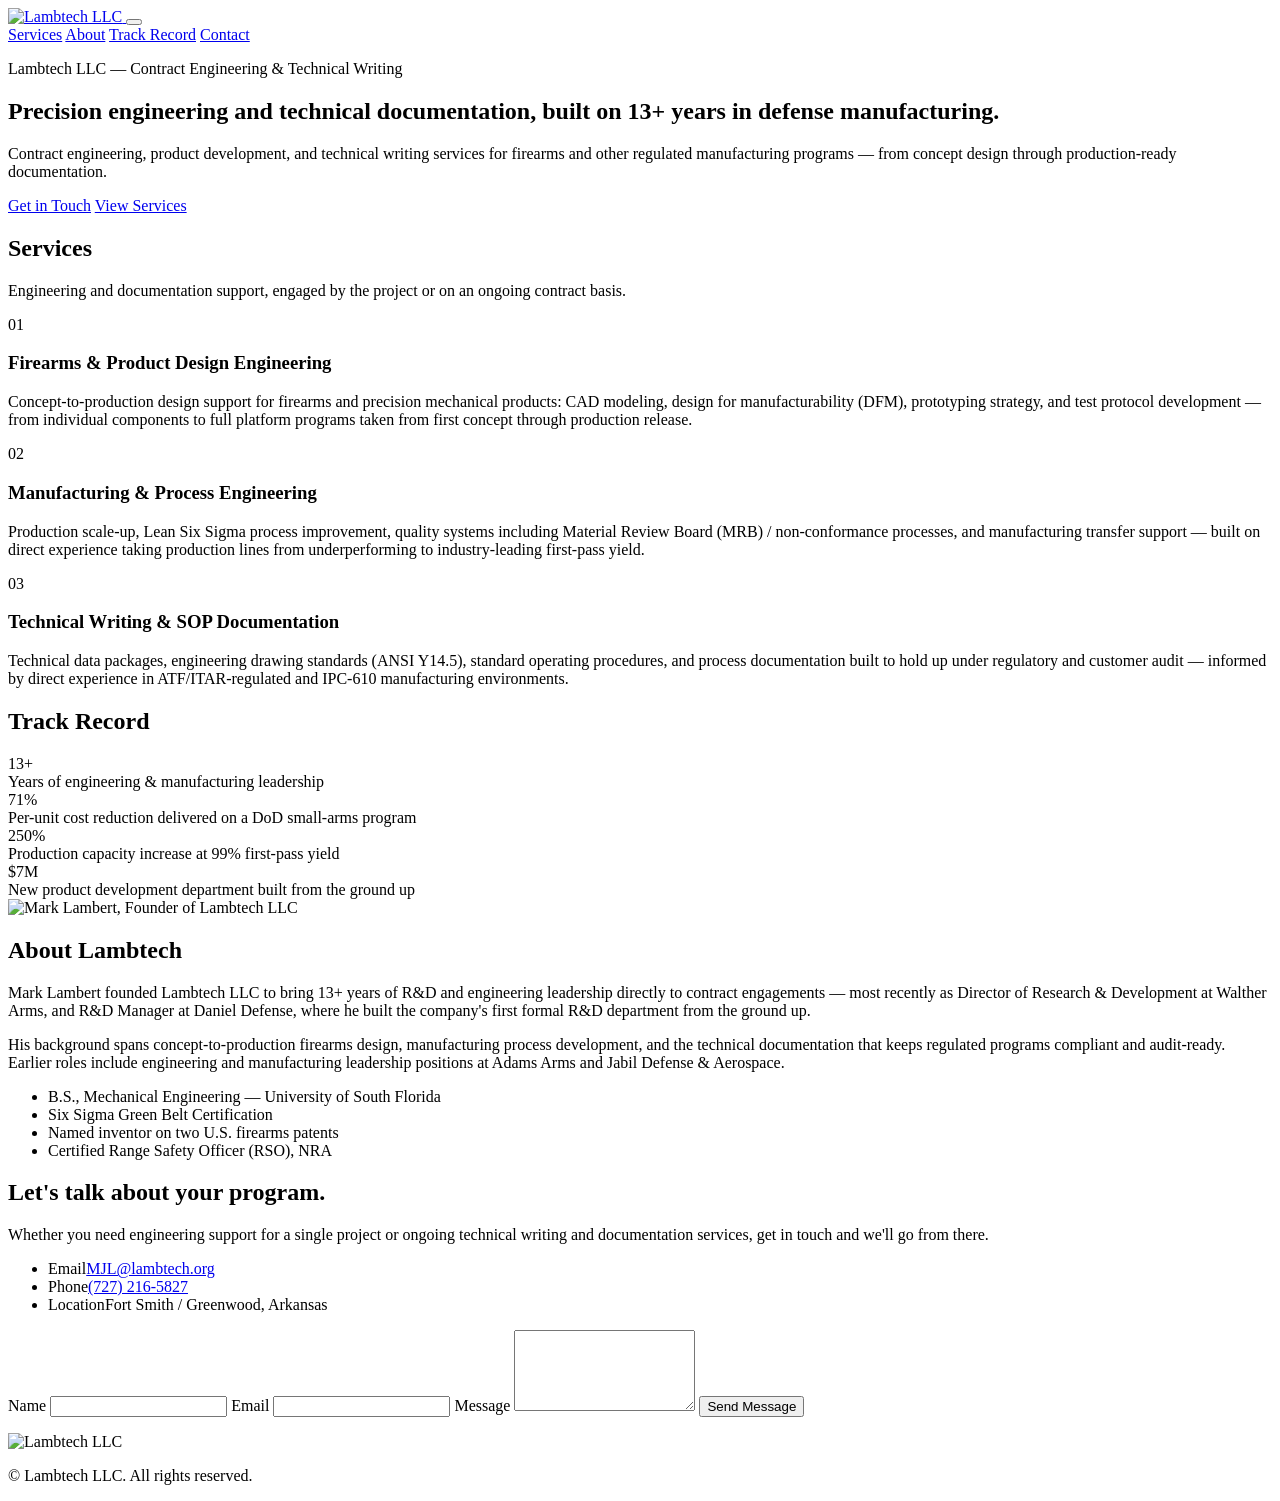
==== index.html @ 546836ca "Add files via upload" ====
<!DOCTYPE html>
<html lang="en">
<head>
<meta charset="UTF-8">
<meta name="viewport" content="width=device-width, initial-scale=1.0">
<title>Lambtech LLC | Firearms Engineering &amp; Technical Documentation</title>
<meta name="description" content="Lambtech LLC provides contract engineering, product development, and technical writing services for firearms and other regulated manufacturing programs.">

<link rel="icon" type="image/png" sizes="32x32" href="assets/img/favicon-32.png">
<link rel="icon" type="image/png" sizes="192x192" href="assets/img/favicon-192.png">
<link rel="apple-touch-icon" href="assets/img/apple-touch-icon.png">

<link rel="preconnect" href="https://fonts.googleapis.com">
<link rel="preconnect" href="https://fonts.gstatic.com" crossorigin>
<link href="https://fonts.googleapis.com/css2?family=Oswald:wght@500;600;700&family=Inter:wght@400;500;600;700&display=swap" rel="stylesheet">

<link rel="stylesheet" href="assets/css/style.css">
</head>
<body>

<header class="site-header">
  <div class="container header-inner">
    <a href="#top" class="brand">
      <img src="assets/img/logo.png" alt="Lambtech LLC" class="brand-logo">
    </a>
    <button class="nav-toggle" id="navToggle" aria-label="Toggle menu" aria-expanded="false">
      <span></span><span></span><span></span>
    </button>
    <nav class="site-nav" id="siteNav">
      <a href="#services">Services</a>
      <a href="#about">About</a>
      <a href="#track-record">Track Record</a>
      <a href="#contact" class="nav-cta">Contact</a>
    </nav>
  </div>
</header>

<main id="top">

  <section class="hero">
    <div class="container hero-inner">
      <p class="eyebrow">Lambtech LLC &mdash; Contract Engineering &amp; Technical Writing</p>
      <h1>Precision engineering and technical documentation, built on 13+ years in defense manufacturing.</h1>
      <p class="hero-sub">Contract engineering, product development, and technical writing services for firearms and other regulated manufacturing programs &mdash; from concept design through production-ready documentation.</p>
      <div class="hero-actions">
        <a href="#contact" class="btn btn-primary">Get in Touch</a>
        <a href="#services" class="btn btn-outline">View Services</a>
      </div>
    </div>
  </section>

  <section id="services" class="services">
    <div class="container">
      <h2 class="section-title">Services</h2>
      <p class="section-sub">Engineering and documentation support, engaged by the project or on an ongoing contract basis.</p>

      <div class="service-grid">
        <article class="service-card">
          <div class="service-index">01</div>
          <h3>Firearms &amp; Product Design Engineering</h3>
          <p>Concept-to-production design support for firearms and precision mechanical products: CAD modeling, design for manufacturability (DFM), prototyping strategy, and test protocol development &mdash; from individual components to full platform programs taken from first concept through production release.</p>
        </article>

        <article class="service-card">
          <div class="service-index">02</div>
          <h3>Manufacturing &amp; Process Engineering</h3>
          <p>Production scale-up, Lean Six Sigma process improvement, quality systems including Material Review Board (MRB) / non-conformance processes, and manufacturing transfer support &mdash; built on direct experience taking production lines from underperforming to industry-leading first-pass yield.</p>
        </article>

        <article class="service-card">
          <div class="service-index">03</div>
          <h3>Technical Writing &amp; SOP Documentation</h3>
          <p>Technical data packages, engineering drawing standards (ANSI Y14.5), standard operating procedures, and process documentation built to hold up under regulatory and customer audit &mdash; informed by direct experience in ATF/ITAR-regulated and IPC-610 manufacturing environments.</p>
        </article>
      </div>
    </div>
  </section>

  <section id="track-record" class="track-record">
    <div class="container">
      <h2 class="section-title light">Track Record</h2>
      <div class="stat-grid">
        <div class="stat">
          <div class="stat-number">13+</div>
          <div class="stat-label">Years of engineering &amp; manufacturing leadership</div>
        </div>
        <div class="stat">
          <div class="stat-number">71%</div>
          <div class="stat-label">Per-unit cost reduction delivered on a DoD small-arms program</div>
        </div>
        <div class="stat">
          <div class="stat-number">250%</div>
          <div class="stat-label">Production capacity increase at 99% first-pass yield</div>
        </div>
        <div class="stat">
          <div class="stat-number">$7M</div>
          <div class="stat-label">New product development department built from the ground up</div>
        </div>
      </div>
    </div>
  </section>

  <section id="about" class="about">
    <div class="container about-inner">
      <div class="about-photo">
        <img src="assets/img/headshot.jpg" alt="Mark Lambert, Founder of Lambtech LLC">
      </div>
      <div class="about-copy">
        <h2 class="section-title">About Lambtech</h2>
        <p>Mark Lambert founded Lambtech LLC to bring 13+ years of R&amp;D and engineering leadership directly to contract engagements &mdash; most recently as Director of Research &amp; Development at Walther Arms, and R&amp;D Manager at Daniel Defense, where he built the company's first formal R&amp;D department from the ground up.</p>
        <p>His background spans concept-to-production firearms design, manufacturing process development, and the technical documentation that keeps regulated programs compliant and audit-ready. Earlier roles include engineering and manufacturing leadership positions at Adams Arms and Jabil Defense &amp; Aerospace.</p>
        <ul class="credentials">
          <li>B.S., Mechanical Engineering &mdash; University of South Florida</li>
          <li>Six Sigma Green Belt Certification</li>
          <li>Named inventor on two U.S. firearms patents</li>
          <li>Certified Range Safety Officer (RSO), NRA</li>
        </ul>
      </div>
    </div>
  </section>

  <section id="contact" class="contact">
    <div class="container contact-inner">
      <div class="contact-intro">
        <h2 class="section-title">Let's talk about your program.</h2>
        <p>Whether you need engineering support for a single project or ongoing technical writing and documentation services, get in touch and we'll go from there.</p>
        <ul class="contact-details">
          <li><span>Email</span><a href="mailto:MJL@lambtech.org">MJL@lambtech.org</a></li>
          <li><span>Phone</span><a href="tel:+17272165827">(727) 216-5827</a></li>
          <li><span>Location</span>Fort Smith / Greenwood, Arkansas</li>
        </ul>
      </div>

      <form id="contactForm" class="contact-form">
        <input type="hidden" name="access_key" value="WEB3FORMS_ACCESS_KEY">
        <input type="hidden" name="subject" value="New inquiry from lambtech.org">
        <input type="checkbox" name="botcheck" style="display:none" tabindex="-1" autocomplete="off">

        <label for="name">Name</label>
        <input type="text" id="name" name="name" required>

        <label for="email">Email</label>
        <input type="email" id="email" name="email" required>

        <label for="message">Message</label>
        <textarea id="message" name="message" rows="5" required></textarea>

        <button type="submit" class="btn btn-primary" id="submitBtn">Send Message</button>
        <p class="form-status" id="formStatus" role="status"></p>
      </form>
    </div>
  </section>

</main>

<footer class="site-footer">
  <div class="container footer-inner">
    <img src="assets/img/logo-transparent.png" alt="Lambtech LLC" class="footer-logo">
    <p>&copy; <span id="year"></span> Lambtech LLC. All rights reserved.</p>
  </div>
</footer>

<script src="assets/js/script.js"></script>
</body>
</html>
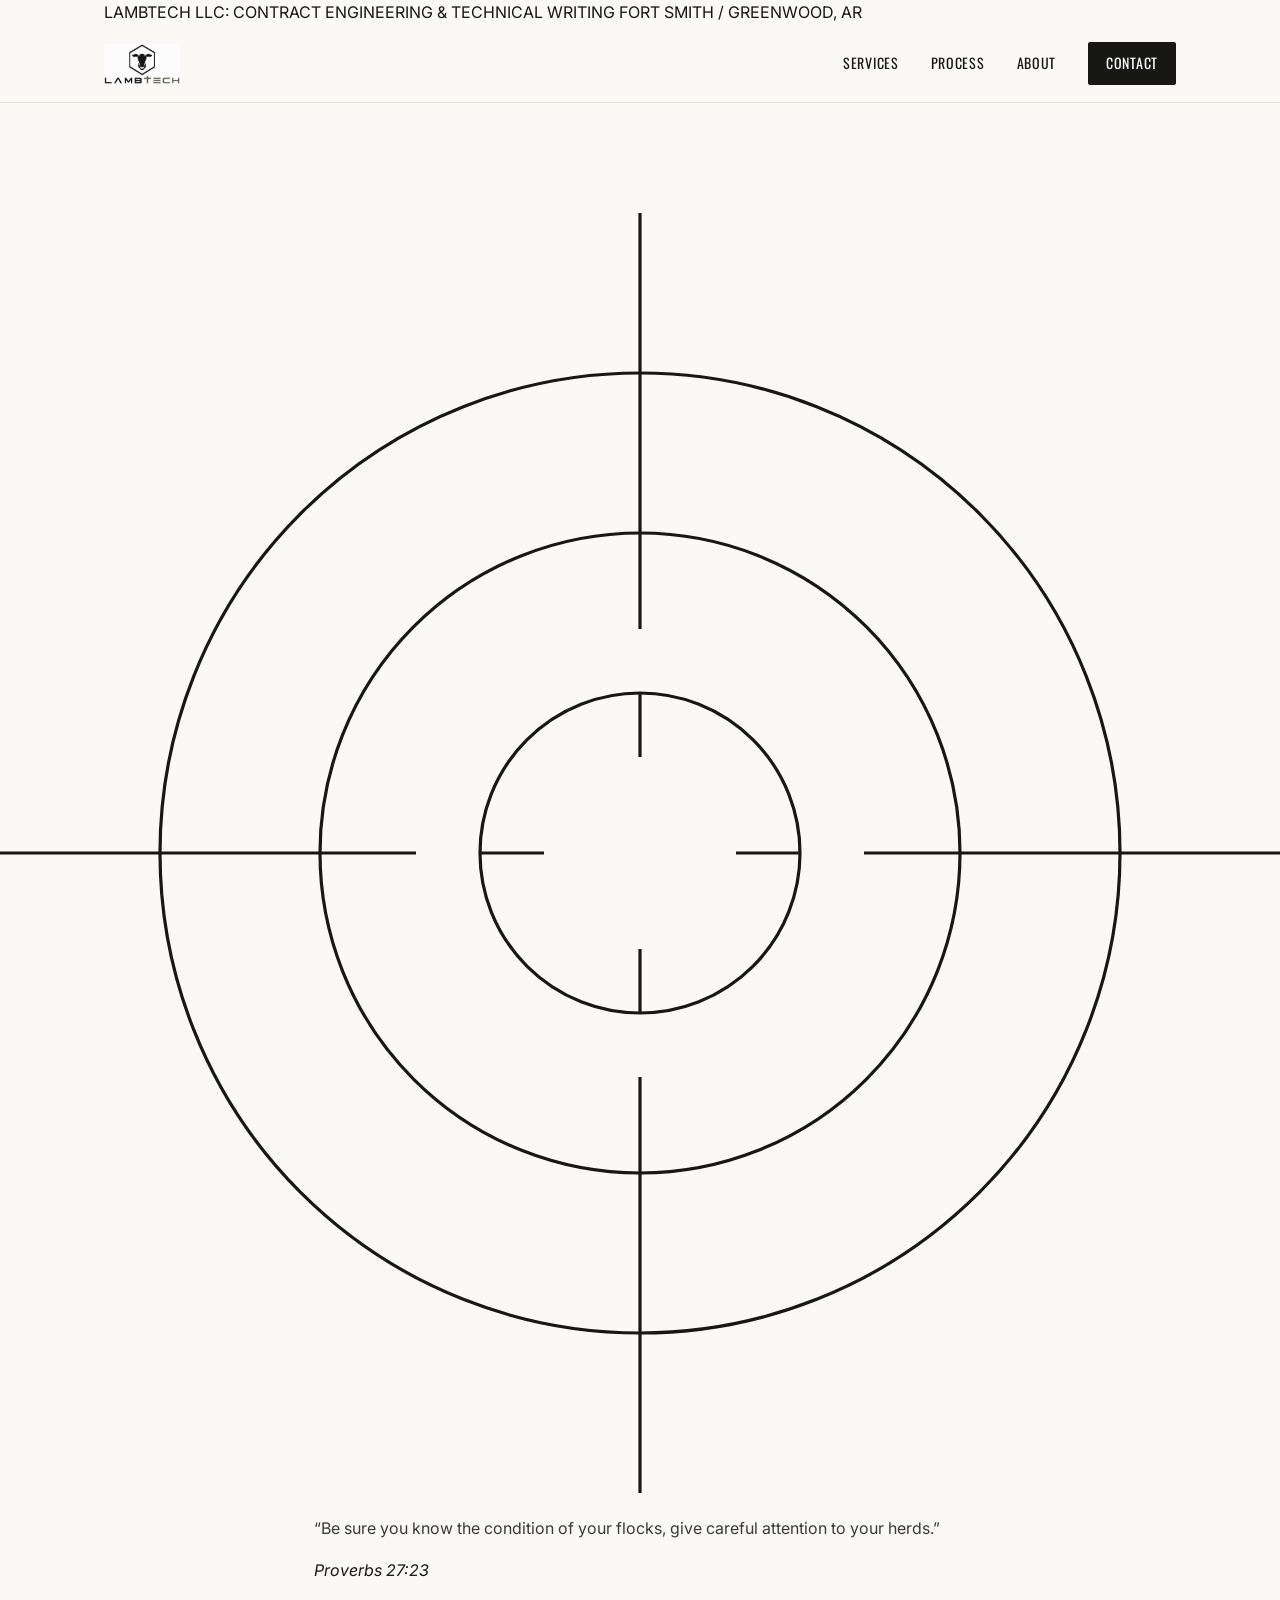
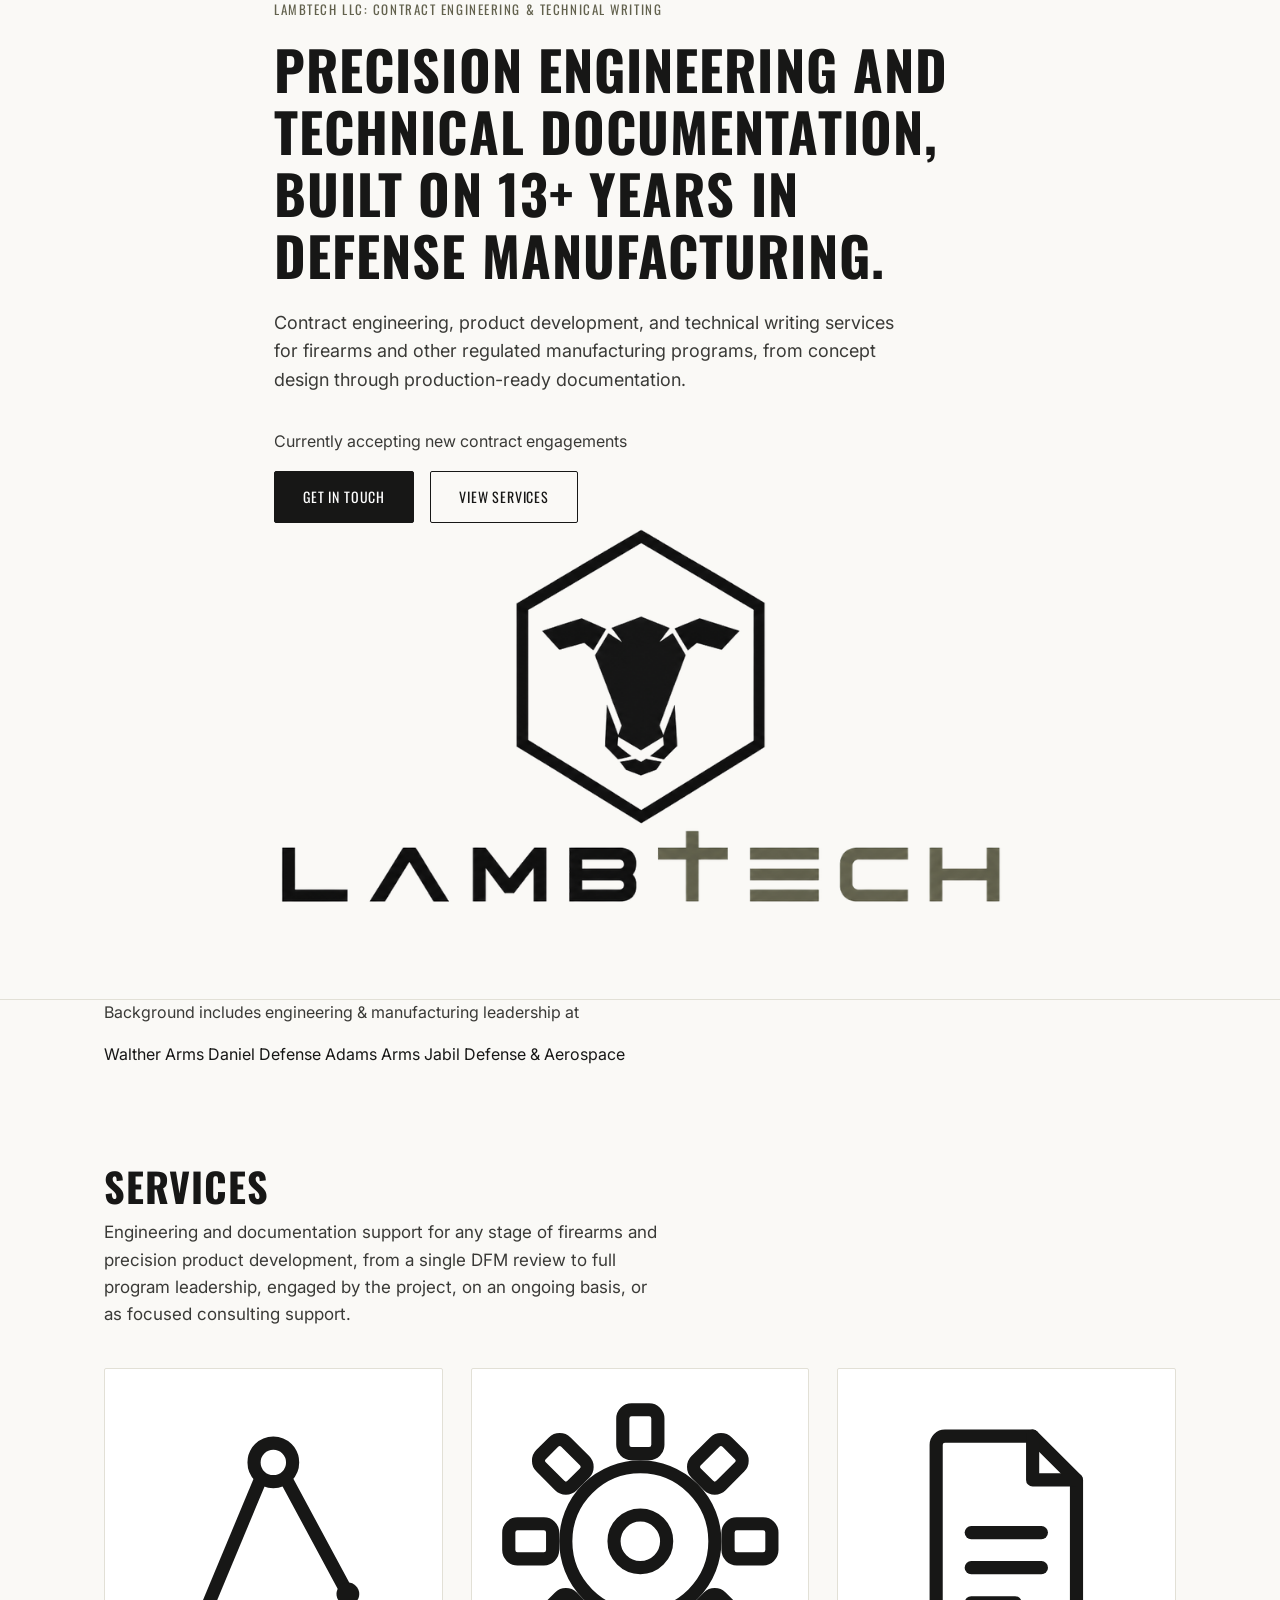
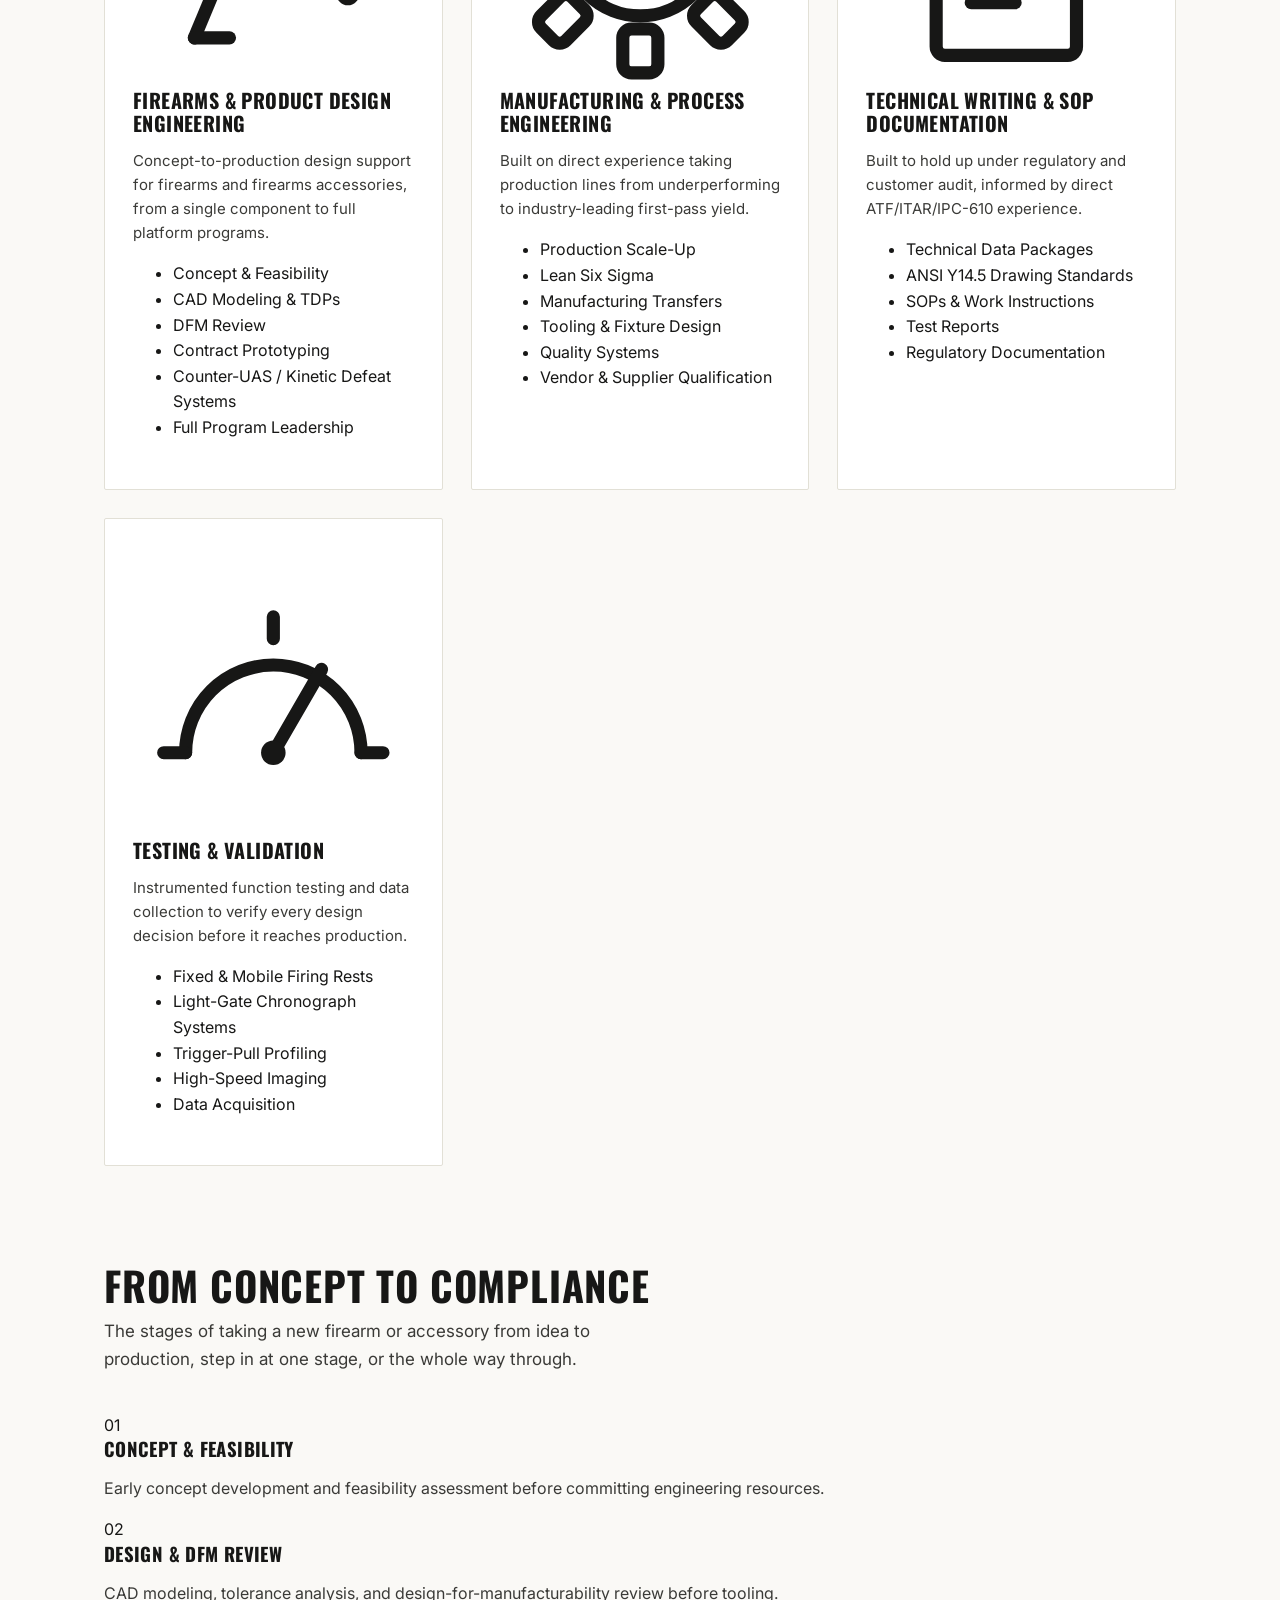
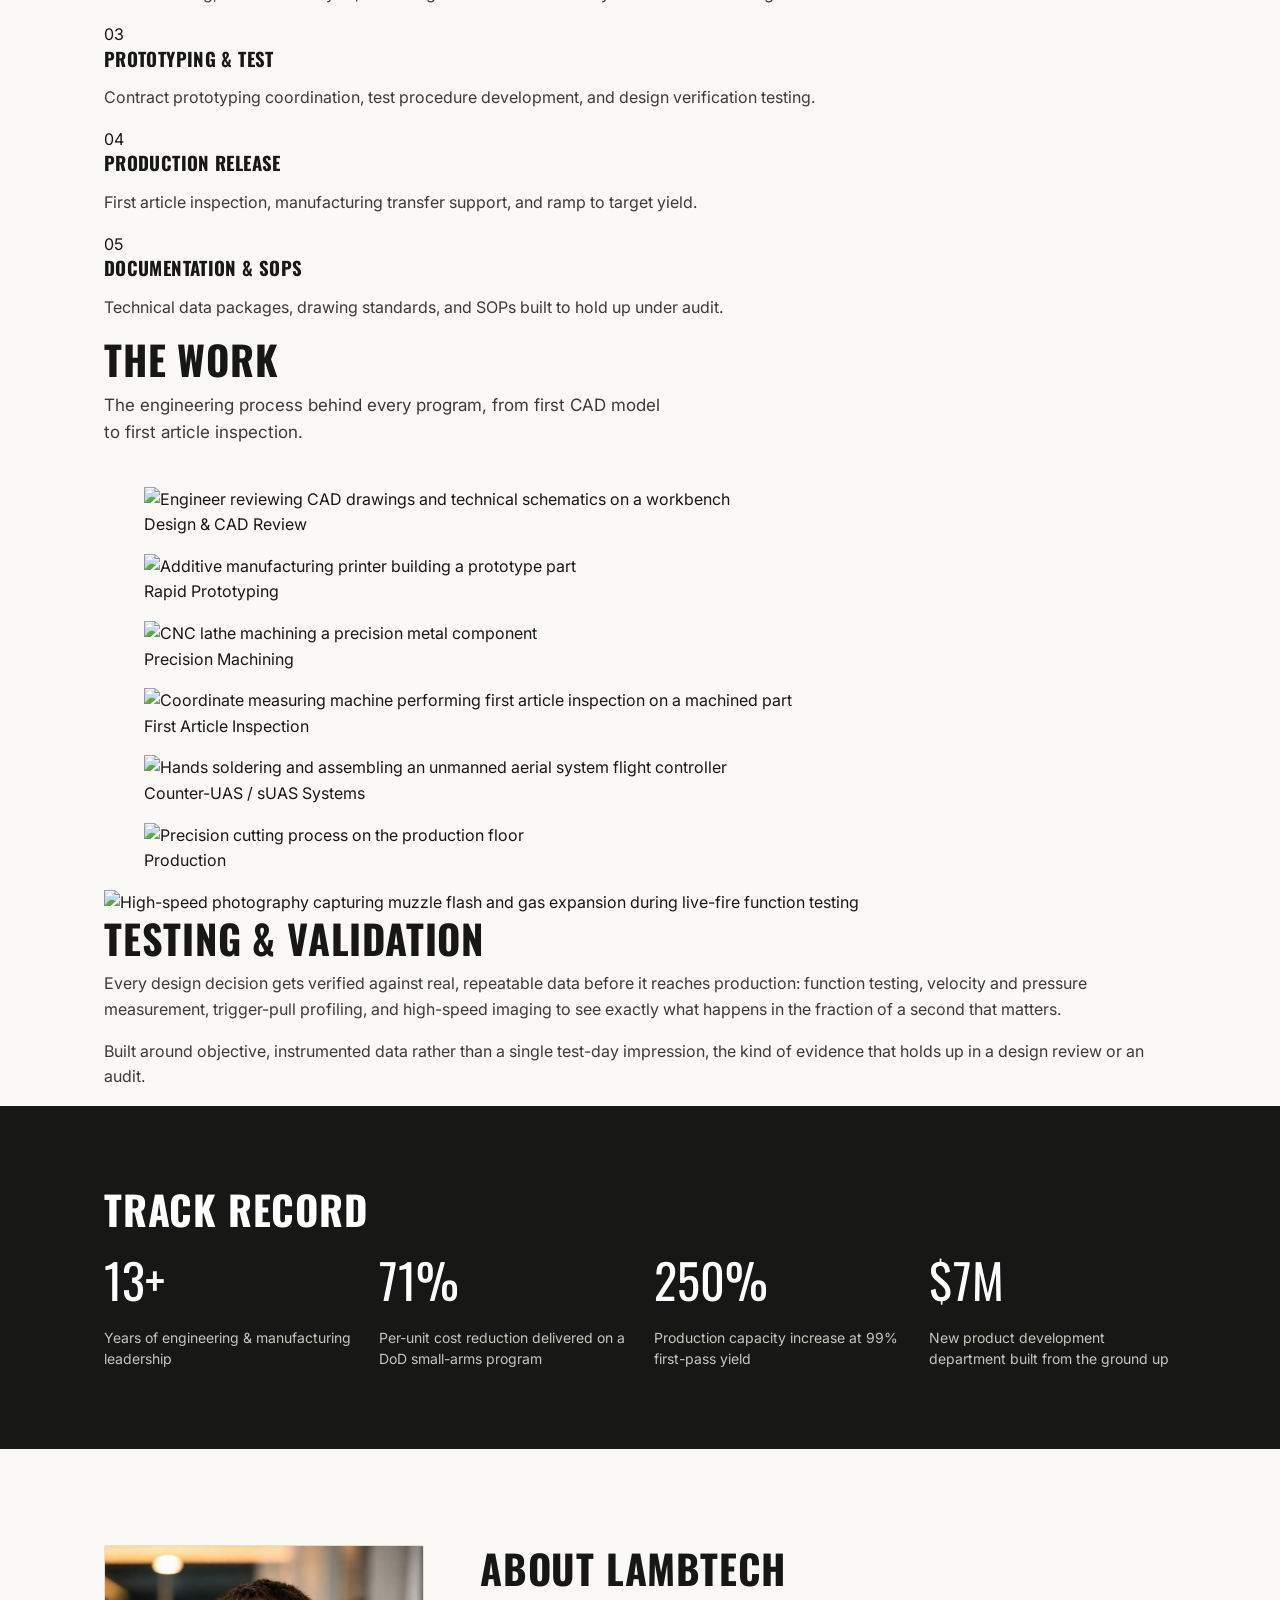
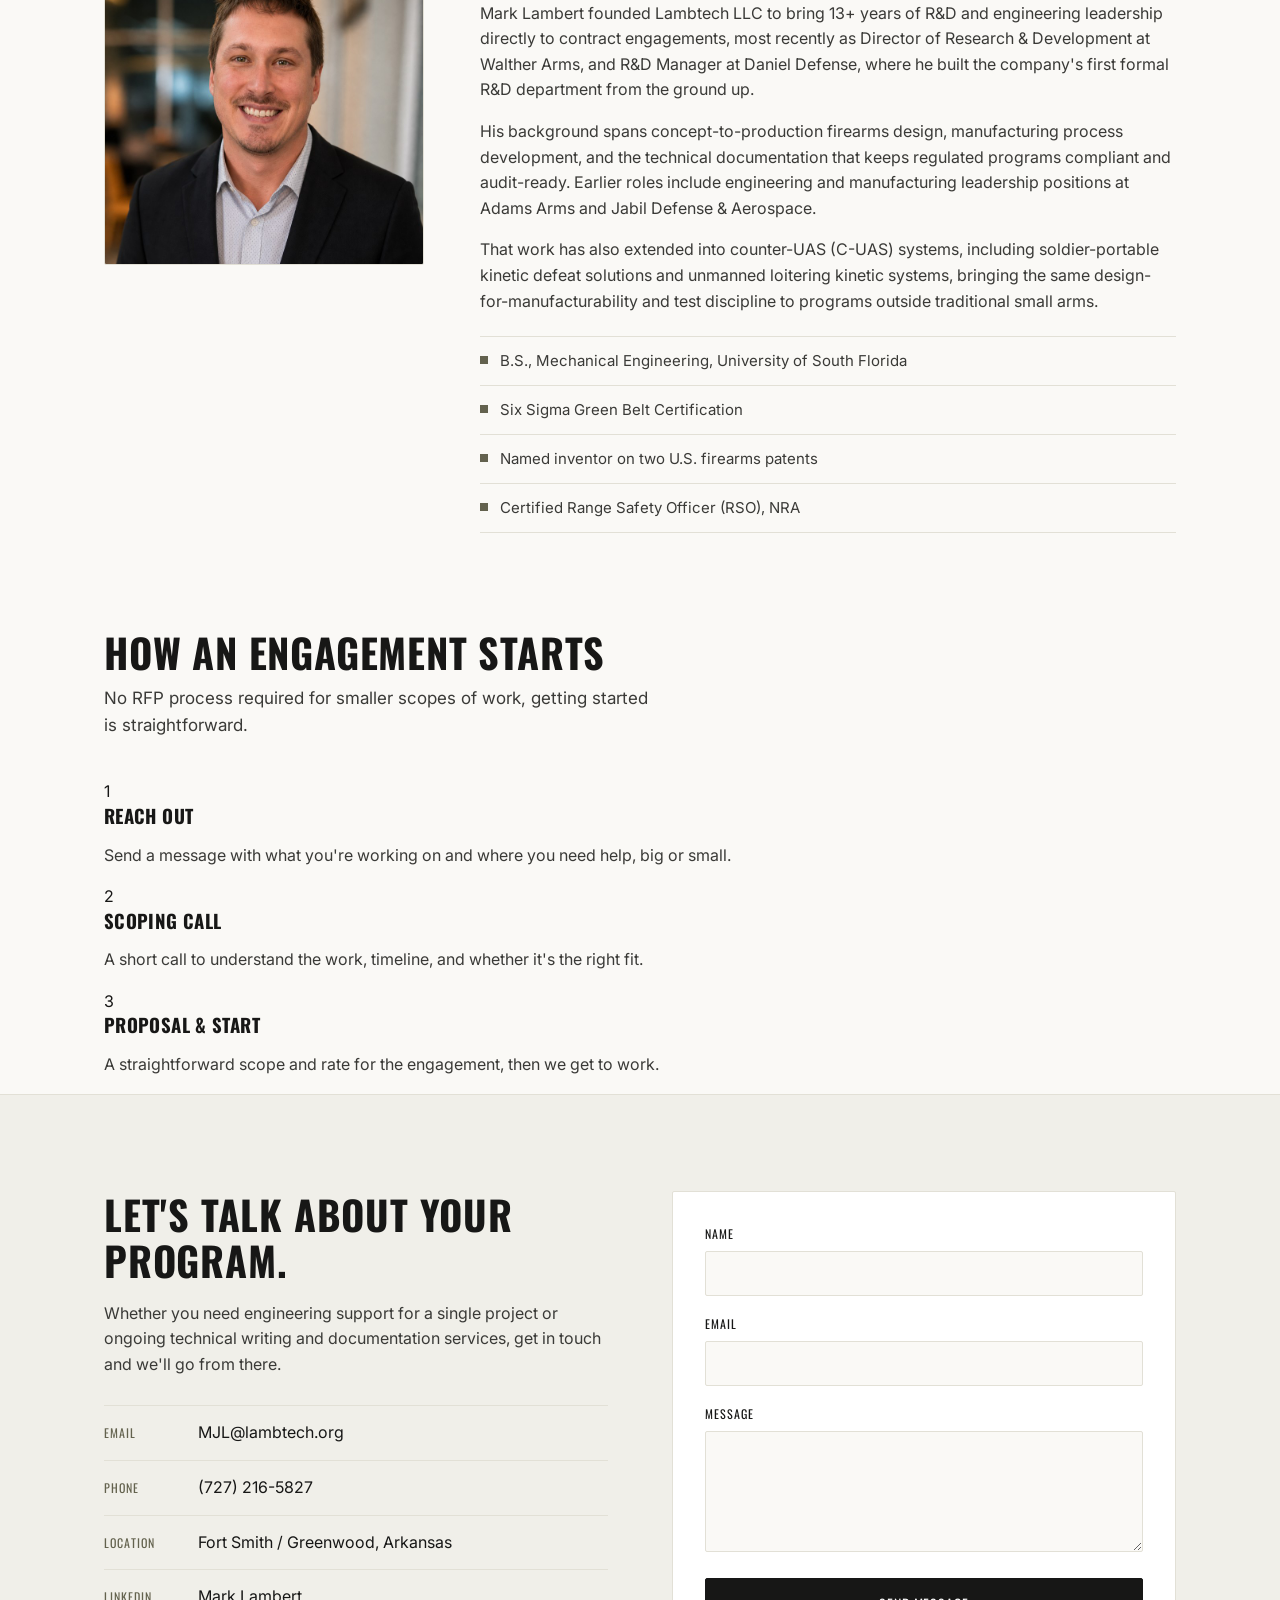
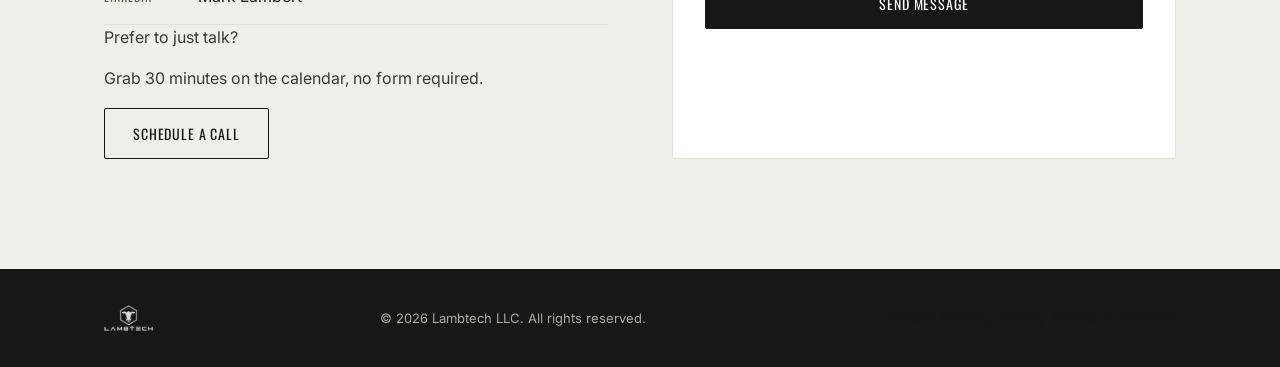
==== commit bede769c: "Add files via upload" ====
--- a/index.html
+++ b/index.html
@@ -6,17 +6,39 @@
 <title>Lambtech LLC | Firearms Engineering &amp; Technical Documentation</title>
 <meta name="description" content="Lambtech LLC provides contract engineering, product development, and technical writing services for firearms and other regulated manufacturing programs.">
 
+<meta property="og:type" content="website">
+<meta property="og:site_name" content="Lambtech LLC">
+<meta property="og:title" content="Lambtech LLC | Firearms Engineering &amp; Technical Documentation">
+<meta property="og:description" content="Contract engineering, product development, and technical writing services for firearms and other regulated manufacturing programs, from concept design through production-ready documentation.">
+<meta property="og:url" content="https://lambtech.org/">
+<meta property="og:image" content="https://lambtech.org/assets/img/og-image.jpg">
+<meta property="og:image:width" content="1200">
+<meta property="og:image:height" content="630">
+<meta name="twitter:card" content="summary_large_image">
+<meta name="twitter:title" content="Lambtech LLC | Firearms Engineering &amp; Technical Documentation">
+<meta name="twitter:description" content="Contract engineering, product development, and technical writing services for firearms and other regulated manufacturing programs.">
+<meta name="twitter:image" content="https://lambtech.org/assets/img/og-image.jpg">
+
 <link rel="icon" type="image/png" sizes="32x32" href="assets/img/favicon-32.png">
 <link rel="icon" type="image/png" sizes="192x192" href="assets/img/favicon-192.png">
 <link rel="apple-touch-icon" href="assets/img/apple-touch-icon.png">
 
 <link rel="preconnect" href="https://fonts.googleapis.com">
 <link rel="preconnect" href="https://fonts.gstatic.com" crossorigin>
-<link href="https://fonts.googleapis.com/css2?family=Oswald:wght@500;600;700&family=Inter:wght@400;500;600;700&display=swap" rel="stylesheet">
+<link href="https://fonts.googleapis.com/css2?family=Oswald:wght@500;600;700&family=Inter:wght@400;500;600;700&family=Lora:ital,wght@1,500&display=swap" rel="stylesheet">
 
 <link rel="stylesheet" href="assets/css/style.css">
+<link href="https://assets.calendly.com/assets/external/widget.css" rel="stylesheet">
+<script src="https://assets.calendly.com/assets/external/widget.js" async></script>
 </head>
 <body>
+
+<div class="utility-bar">
+  <div class="container utility-bar-inner">
+    <span>LAMBTECH LLC: CONTRACT ENGINEERING &amp; TECHNICAL WRITING</span>
+    <span>FORT SMITH / GREENWOOD, AR</span>
+  </div>
+</div>
 
 <header class="site-header">
   <div class="container header-inner">
@@ -28,8 +50,8 @@
     </button>
     <nav class="site-nav" id="siteNav">
       <a href="#services">Services</a>
+      <a href="#process">Process</a>
       <a href="#about">About</a>
-      <a href="#track-record">Track Record</a>
       <a href="#contact" class="nav-cta">Contact</a>
     </nav>
   </div>
@@ -38,13 +60,52 @@
 <main id="top">
 
   <section class="hero">
+    <span class="hero-corner tl" aria-hidden="true"></span>
+    <span class="hero-corner tr" aria-hidden="true"></span>
+    <span class="hero-corner bl" aria-hidden="true"></span>
+    <span class="hero-corner br" aria-hidden="true"></span>
+    <svg class="hero-reticle" viewBox="0 0 400 400" aria-hidden="true">
+      <circle cx="200" cy="200" r="150" fill="none" stroke="currentColor" stroke-width="1"/>
+      <circle cx="200" cy="200" r="100" fill="none" stroke="currentColor" stroke-width="1"/>
+      <circle cx="200" cy="200" r="50" fill="none" stroke="currentColor" stroke-width="1"/>
+      <line x1="200" y1="0" x2="200" y2="130" stroke="currentColor" stroke-width="1"/>
+      <line x1="200" y1="270" x2="200" y2="400" stroke="currentColor" stroke-width="1"/>
+      <line x1="0" y1="200" x2="130" y2="200" stroke="currentColor" stroke-width="1"/>
+      <line x1="270" y1="200" x2="400" y2="200" stroke="currentColor" stroke-width="1"/>
+      <line x1="150" y1="200" x2="170" y2="200" stroke="currentColor" stroke-width="1"/>
+      <line x1="230" y1="200" x2="250" y2="200" stroke="currentColor" stroke-width="1"/>
+      <line x1="200" y1="150" x2="200" y2="170" stroke="currentColor" stroke-width="1"/>
+      <line x1="200" y1="230" x2="200" y2="250" stroke="currentColor" stroke-width="1"/>
+    </svg>
     <div class="container hero-inner">
-      <p class="eyebrow">Lambtech LLC &mdash; Contract Engineering &amp; Technical Writing</p>
-      <h1>Precision engineering and technical documentation, built on 13+ years in defense manufacturing.</h1>
-      <p class="hero-sub">Contract engineering, product development, and technical writing services for firearms and other regulated manufacturing programs &mdash; from concept design through production-ready documentation.</p>
-      <div class="hero-actions">
-        <a href="#contact" class="btn btn-primary">Get in Touch</a>
-        <a href="#services" class="btn btn-outline">View Services</a>
+      <div class="hero-text">
+        <blockquote class="hero-verse">
+          <p>&ldquo;Be sure you know the condition of your flocks, give careful attention to your herds.&rdquo;</p>
+          <cite>Proverbs 27:23</cite>
+        </blockquote>
+        <p class="eyebrow">Lambtech LLC: Contract Engineering &amp; Technical Writing</p>
+        <h1>Precision engineering and technical documentation, built on 13+ years in defense manufacturing.</h1>
+        <p class="hero-sub">Contract engineering, product development, and technical writing services for firearms and other regulated manufacturing programs, from concept design through production-ready documentation.</p>
+        <p class="availability"><span class="availability-dot" aria-hidden="true"></span>Currently accepting new contract engagements</p>
+        <div class="hero-actions">
+          <a href="#contact" class="btn btn-primary">Get in Touch</a>
+          <a href="#services" class="btn btn-outline">View Services</a>
+        </div>
+      </div>
+      <div class="hero-logo" aria-hidden="true">
+        <img src="assets/img/logo-transparent.png" alt="">
+      </div>
+    </div>
+  </section>
+
+  <section class="experience-bar">
+    <div class="container experience-inner">
+      <p class="experience-label">Background includes engineering &amp; manufacturing leadership at</p>
+      <div class="experience-names">
+        <span>Walther Arms</span>
+        <span>Daniel Defense</span>
+        <span>Adams Arms</span>
+        <span>Jabil Defense &amp; Aerospace</span>
       </div>
     </div>
   </section>
@@ -52,31 +113,190 @@
   <section id="services" class="services">
     <div class="container">
       <h2 class="section-title">Services</h2>
-      <p class="section-sub">Engineering and documentation support, engaged by the project or on an ongoing contract basis.</p>
+      <p class="section-sub">Engineering and documentation support for any stage of firearms and precision product development, from a single DFM review to full program leadership, engaged by the project, on an ongoing basis, or as focused consulting support.</p>
 
       <div class="service-grid">
         <article class="service-card">
-          <div class="service-index">01</div>
+          <svg class="service-icon" viewBox="0 0 32 32" fill="none" stroke="currentColor" stroke-width="1.5" stroke-linecap="round" stroke-linejoin="round" aria-hidden="true">
+            <circle cx="16" cy="7" r="2.2"/>
+            <path d="M14.5 9 7 27"/>
+            <path d="M17.5 9 24.5 22"/>
+            <path d="M7 27h4"/>
+            <circle cx="24.5" cy="22" r="1.3" fill="currentColor" stroke="none"/>
+          </svg>
           <h3>Firearms &amp; Product Design Engineering</h3>
-          <p>Concept-to-production design support for firearms and precision mechanical products: CAD modeling, design for manufacturability (DFM), prototyping strategy, and test protocol development &mdash; from individual components to full platform programs taken from first concept through production release.</p>
+          <p>Concept-to-production design support for firearms and firearms accessories, from a single component to full platform programs.</p>
+          <ul class="tag-list">
+            <li>Concept &amp; Feasibility</li>
+            <li>CAD Modeling &amp; TDPs</li>
+            <li>DFM Review</li>
+            <li>Contract Prototyping</li>
+            <li>Counter-UAS / Kinetic Defeat Systems</li>
+            <li>Full Program Leadership</li>
+          </ul>
         </article>
 
         <article class="service-card">
-          <div class="service-index">02</div>
+          <svg class="service-icon" viewBox="0 0 32 32" fill="none" stroke="currentColor" stroke-width="1.5" stroke-linecap="round" stroke-linejoin="round" aria-hidden="true">
+            <circle cx="16" cy="16" r="8.5"/>
+            <circle cx="16" cy="16" r="3"/>
+            <rect x="14" y="1" width="4" height="5" rx="1"/>
+            <rect x="14" y="1" width="4" height="5" rx="1" transform="rotate(45 16 16)"/>
+            <rect x="14" y="1" width="4" height="5" rx="1" transform="rotate(90 16 16)"/>
+            <rect x="14" y="1" width="4" height="5" rx="1" transform="rotate(135 16 16)"/>
+            <rect x="14" y="1" width="4" height="5" rx="1" transform="rotate(180 16 16)"/>
+            <rect x="14" y="1" width="4" height="5" rx="1" transform="rotate(225 16 16)"/>
+            <rect x="14" y="1" width="4" height="5" rx="1" transform="rotate(270 16 16)"/>
+            <rect x="14" y="1" width="4" height="5" rx="1" transform="rotate(315 16 16)"/>
+          </svg>
           <h3>Manufacturing &amp; Process Engineering</h3>
-          <p>Production scale-up, Lean Six Sigma process improvement, quality systems including Material Review Board (MRB) / non-conformance processes, and manufacturing transfer support &mdash; built on direct experience taking production lines from underperforming to industry-leading first-pass yield.</p>
+          <p>Built on direct experience taking production lines from underperforming to industry-leading first-pass yield.</p>
+          <ul class="tag-list">
+            <li>Production Scale-Up</li>
+            <li>Lean Six Sigma</li>
+            <li>Manufacturing Transfers</li>
+            <li>Tooling &amp; Fixture Design</li>
+            <li>Quality Systems</li>
+            <li>Vendor &amp; Supplier Qualification</li>
+          </ul>
         </article>
 
         <article class="service-card">
-          <div class="service-index">03</div>
+          <svg class="service-icon" viewBox="0 0 32 32" fill="none" stroke="currentColor" stroke-width="1.5" stroke-linecap="round" stroke-linejoin="round" aria-hidden="true">
+            <path d="M9 4h10l5 5v19a1 1 0 0 1-1 1H9a1 1 0 0 1-1-1V5a1 1 0 0 1 1-1z"/>
+            <path d="M19 4v5h5"/>
+            <path d="M12 15h8"/>
+            <path d="M12 19h8"/>
+            <path d="M12 23h5"/>
+          </svg>
           <h3>Technical Writing &amp; SOP Documentation</h3>
-          <p>Technical data packages, engineering drawing standards (ANSI Y14.5), standard operating procedures, and process documentation built to hold up under regulatory and customer audit &mdash; informed by direct experience in ATF/ITAR-regulated and IPC-610 manufacturing environments.</p>
+          <p>Built to hold up under regulatory and customer audit, informed by direct ATF/ITAR/IPC-610 experience.</p>
+          <ul class="tag-list">
+            <li>Technical Data Packages</li>
+            <li>ANSI Y14.5 Drawing Standards</li>
+            <li>SOPs &amp; Work Instructions</li>
+            <li>Test Reports</li>
+            <li>Regulatory Documentation</li>
+          </ul>
         </article>
+
+        <article class="service-card">
+          <svg class="service-icon" viewBox="0 0 32 32" fill="none" stroke="currentColor" stroke-width="1.5" stroke-linecap="round" stroke-linejoin="round" aria-hidden="true">
+            <path d="M6 23a10 10 0 1 1 20 0"/>
+            <path d="M16 23 21.5 13.5"/>
+            <circle cx="16" cy="23" r="1.4" fill="currentColor" stroke="none"/>
+            <path d="M3.5 23h2.5M26 23h2.5M16 7.5v2.5"/>
+          </svg>
+          <h3>Testing &amp; Validation</h3>
+          <p>Instrumented function testing and data collection to verify every design decision before it reaches production.</p>
+          <ul class="tag-list">
+            <li>Fixed &amp; Mobile Firing Rests</li>
+            <li>Light-Gate Chronograph Systems</li>
+            <li>Trigger-Pull Profiling</li>
+            <li>High-Speed Imaging</li>
+            <li>Data Acquisition</li>
+          </ul>
+        </article>
+      </div>
+    </div>
+  </section>
+
+  <section id="process" class="process">
+    <div class="container">
+      <h2 class="section-title">From Concept to Compliance</h2>
+      <p class="section-sub">The stages of taking a new firearm or accessory from idea to production, step in at one stage, or the whole way through.</p>
+      <div class="process-steps">
+        <div class="process-step">
+          <div class="process-num">01</div>
+          <h3>Concept &amp; Feasibility</h3>
+          <p>Early concept development and feasibility assessment before committing engineering resources.</p>
+        </div>
+        <div class="process-step">
+          <div class="process-num">02</div>
+          <h3>Design &amp; DFM Review</h3>
+          <p>CAD modeling, tolerance analysis, and design-for-manufacturability review before tooling.</p>
+        </div>
+        <div class="process-step">
+          <div class="process-num">03</div>
+          <h3>Prototyping &amp; Test</h3>
+          <p>Contract prototyping coordination, test procedure development, and design verification testing.</p>
+        </div>
+        <div class="process-step">
+          <div class="process-num">04</div>
+          <h3>Production Release</h3>
+          <p>First article inspection, manufacturing transfer support, and ramp to target yield.</p>
+        </div>
+        <div class="process-step">
+          <div class="process-num">05</div>
+          <h3>Documentation &amp; SOPs</h3>
+          <p>Technical data packages, drawing standards, and SOPs built to hold up under audit.</p>
+        </div>
+      </div>
+    </div>
+  </section>
+
+  <section class="capabilities">
+    <div class="container">
+      <h2 class="section-title">The Work</h2>
+      <p class="section-sub">The engineering process behind every program, from first CAD model to first article inspection.</p>
+      <div class="capabilities-grid">
+        <figure class="cap-item">
+          <span class="frame-corner tl" aria-hidden="true"></span>
+          <span class="frame-corner br" aria-hidden="true"></span>
+          <img src="assets/img/capabilities/design-cad.jpg" alt="Engineer reviewing CAD drawings and technical schematics on a workbench" loading="lazy">
+          <figcaption>Design &amp; CAD Review</figcaption>
+        </figure>
+        <figure class="cap-item">
+          <span class="frame-corner tl" aria-hidden="true"></span>
+          <span class="frame-corner br" aria-hidden="true"></span>
+          <img src="assets/img/capabilities/prototyping.jpg" alt="Additive manufacturing printer building a prototype part" loading="lazy">
+          <figcaption>Rapid Prototyping</figcaption>
+        </figure>
+        <figure class="cap-item">
+          <span class="frame-corner tl" aria-hidden="true"></span>
+          <span class="frame-corner br" aria-hidden="true"></span>
+          <img src="assets/img/capabilities/machining.jpg" alt="CNC lathe machining a precision metal component" loading="lazy">
+          <figcaption>Precision Machining</figcaption>
+        </figure>
+        <figure class="cap-item">
+          <span class="frame-corner tl" aria-hidden="true"></span>
+          <span class="frame-corner br" aria-hidden="true"></span>
+          <img src="assets/img/capabilities/inspection.jpg" alt="Coordinate measuring machine performing first article inspection on a machined part" loading="lazy">
+          <figcaption>First Article Inspection</figcaption>
+        </figure>
+        <figure class="cap-item">
+          <span class="frame-corner tl" aria-hidden="true"></span>
+          <span class="frame-corner br" aria-hidden="true"></span>
+          <img src="assets/img/capabilities/assembly.jpg" alt="Hands soldering and assembling an unmanned aerial system flight controller" loading="lazy">
+          <figcaption>Counter-UAS / sUAS Systems</figcaption>
+        </figure>
+        <figure class="cap-item">
+          <span class="frame-corner tl" aria-hidden="true"></span>
+          <span class="frame-corner br" aria-hidden="true"></span>
+          <img src="assets/img/capabilities/production.jpg" alt="Precision cutting process on the production floor" loading="lazy">
+          <figcaption>Production</figcaption>
+        </figure>
+      </div>
+    </div>
+  </section>
+
+  <section id="testing" class="testing">
+    <div class="container testing-inner">
+      <div class="testing-graphic">
+        <span class="frame-corner tl" aria-hidden="true"></span>
+        <span class="frame-corner br" aria-hidden="true"></span>
+        <img src="assets/img/capabilities/testing.jpg" alt="High-speed photography capturing muzzle flash and gas expansion during live-fire function testing" loading="lazy">
+      </div>
+      <div class="testing-copy">
+        <h2 class="section-title">Testing &amp; Validation</h2>
+        <p>Every design decision gets verified against real, repeatable data before it reaches production: function testing, velocity and pressure measurement, trigger-pull profiling, and high-speed imaging to see exactly what happens in the fraction of a second that matters.</p>
+        <p>Built around objective, instrumented data rather than a single test-day impression, the kind of evidence that holds up in a design review or an audit.</p>
       </div>
     </div>
   </section>
 
   <section id="track-record" class="track-record">
+    <img src="assets/img/mark-white.png" alt="" class="track-record-mark" aria-hidden="true">
     <div class="container">
       <h2 class="section-title light">Track Record</h2>
       <div class="stat-grid">
@@ -103,18 +323,45 @@
   <section id="about" class="about">
     <div class="container about-inner">
       <div class="about-photo">
+        <span class="frame-corner tl" aria-hidden="true"></span>
+        <span class="frame-corner br" aria-hidden="true"></span>
         <img src="assets/img/headshot.jpg" alt="Mark Lambert, Founder of Lambtech LLC">
       </div>
       <div class="about-copy">
         <h2 class="section-title">About Lambtech</h2>
-        <p>Mark Lambert founded Lambtech LLC to bring 13+ years of R&amp;D and engineering leadership directly to contract engagements &mdash; most recently as Director of Research &amp; Development at Walther Arms, and R&amp;D Manager at Daniel Defense, where he built the company's first formal R&amp;D department from the ground up.</p>
+        <p>Mark Lambert founded Lambtech LLC to bring 13+ years of R&amp;D and engineering leadership directly to contract engagements, most recently as Director of Research &amp; Development at Walther Arms, and R&amp;D Manager at Daniel Defense, where he built the company's first formal R&amp;D department from the ground up.</p>
         <p>His background spans concept-to-production firearms design, manufacturing process development, and the technical documentation that keeps regulated programs compliant and audit-ready. Earlier roles include engineering and manufacturing leadership positions at Adams Arms and Jabil Defense &amp; Aerospace.</p>
+        <p>That work has also extended into counter-UAS (C-UAS) systems, including soldier-portable kinetic defeat solutions and unmanned loitering kinetic systems, bringing the same design-for-manufacturability and test discipline to programs outside traditional small arms.</p>
         <ul class="credentials">
-          <li>B.S., Mechanical Engineering &mdash; University of South Florida</li>
+          <li>B.S., Mechanical Engineering, University of South Florida</li>
           <li>Six Sigma Green Belt Certification</li>
           <li>Named inventor on two U.S. firearms patents</li>
           <li>Certified Range Safety Officer (RSO), NRA</li>
         </ul>
+      </div>
+    </div>
+  </section>
+
+  <section class="start">
+    <div class="container">
+      <h2 class="section-title">How an Engagement Starts</h2>
+      <p class="section-sub">No RFP process required for smaller scopes of work, getting started is straightforward.</p>
+      <div class="start-steps">
+        <div class="start-step">
+          <div class="start-num">1</div>
+          <h3>Reach Out</h3>
+          <p>Send a message with what you're working on and where you need help, big or small.</p>
+        </div>
+        <div class="start-step">
+          <div class="start-num">2</div>
+          <h3>Scoping Call</h3>
+          <p>A short call to understand the work, timeline, and whether it's the right fit.</p>
+        </div>
+        <div class="start-step">
+          <div class="start-num">3</div>
+          <h3>Proposal &amp; Start</h3>
+          <p>A straightforward scope and rate for the engagement, then we get to work.</p>
+        </div>
       </div>
     </div>
   </section>
@@ -128,7 +375,16 @@
           <li><span>Email</span><a href="mailto:MJL@lambtech.org">MJL@lambtech.org</a></li>
           <li><span>Phone</span><a href="tel:+17272165827">(727) 216-5827</a></li>
           <li><span>Location</span>Fort Smith / Greenwood, Arkansas</li>
+          <li><span>LinkedIn</span><a href="https://www.linkedin.com/in/mark-lambert-875b1350/" target="_blank" rel="noopener">Mark Lambert</a></li>
         </ul>
+
+        <div class="book-call">
+          <div class="book-call-text">
+            <p class="book-call-title">Prefer to just talk?</p>
+            <p class="book-call-sub">Grab 30 minutes on the calendar, no form required.</p>
+          </div>
+          <button type="button" class="btn btn-outline" onclick="Calendly.initPopupWidget({url: 'https://calendly.com/mjl-lambtech/30min'});return false;">Schedule a Call</button>
+        </div>
       </div>
 
       <form id="contactForm" class="contact-form">
@@ -157,6 +413,11 @@
   <div class="container footer-inner">
     <img src="assets/img/logo-transparent.png" alt="Lambtech LLC" class="footer-logo">
     <p>&copy; <span id="year"></span> Lambtech LLC. All rights reserved.</p>
+    <nav class="footer-links">
+      <a href="https://www.linkedin.com/in/mark-lambert-875b1350/" target="_blank" rel="noopener">LinkedIn</a>
+      <a href="privacy.html">Privacy Policy</a>
+      <a href="terms.html">Terms of Service</a>
+    </nav>
   </div>
 </footer>
 
--- a/assets/css/style.css
+++ b/assets/css/style.css
@@ -0,0 +1,374 @@
+:root {
+  --ink: #171716;
+  --ink-soft: #3a3a37;
+  --olive: #63624e;
+  --olive-light: #8a8969;
+  --paper: #faf9f6;
+  --paper-dim: #f0efe9;
+  --line: #e2e0d6;
+  --white: #ffffff;
+  --radius: 2px;
+  --font-head: 'Oswald', 'Arial Narrow', sans-serif;
+  --font-body: 'Inter', -apple-system, BlinkMacSystemFont, 'Segoe UI', sans-serif;
+}
+
+* { box-sizing: border-box; }
+html { scroll-behavior: smooth; }
+
+body {
+  margin: 0;
+  font-family: var(--font-body);
+  color: var(--ink);
+  background: var(--paper);
+  line-height: 1.6;
+  -webkit-font-smoothing: antialiased;
+}
+
+img { max-width: 100%; display: block; }
+
+.container {
+  max-width: 1120px;
+  margin: 0 auto;
+  padding: 0 24px;
+}
+
+h1, h2, h3 {
+  font-family: var(--font-head);
+  text-transform: uppercase;
+  letter-spacing: 0.02em;
+  margin: 0 0 16px;
+  line-height: 1.15;
+}
+
+p { margin: 0 0 16px; color: var(--ink-soft); }
+
+a { color: inherit; text-decoration: none; }
+
+.section-title {
+  font-size: clamp(28px, 3.4vw, 40px);
+  margin-bottom: 10px;
+}
+.section-title.light { color: var(--white); }
+.section-sub {
+  max-width: 560px;
+  margin-bottom: 40px;
+  font-size: 17px;
+}
+
+.btn {
+  display: inline-block;
+  padding: 14px 28px;
+  font-family: var(--font-head);
+  text-transform: uppercase;
+  letter-spacing: 0.06em;
+  font-size: 14px;
+  border-radius: var(--radius);
+  border: 1.5px solid transparent;
+  cursor: pointer;
+  transition: background 0.15s ease, color 0.15s ease, border-color 0.15s ease;
+}
+.btn-primary {
+  background: var(--ink);
+  color: var(--white);
+  border-color: var(--ink);
+}
+.btn-primary:hover { background: var(--olive); border-color: var(--olive); }
+.btn-outline {
+  background: transparent;
+  color: var(--ink);
+  border-color: var(--ink);
+}
+.btn-outline:hover { background: var(--ink); color: var(--white); }
+
+/* Header */
+.site-header {
+  position: sticky;
+  top: 0;
+  z-index: 100;
+  background: rgba(250, 249, 246, 0.94);
+  backdrop-filter: blur(6px);
+  border-bottom: 1px solid var(--line);
+}
+.header-inner {
+  display: flex;
+  align-items: center;
+  justify-content: space-between;
+  height: 76px;
+}
+.brand-logo { height: 40px; width: auto; }
+.site-nav { display: flex; align-items: center; gap: 32px; }
+.site-nav a {
+  font-family: var(--font-head);
+  font-size: 14px;
+  text-transform: uppercase;
+  letter-spacing: 0.05em;
+}
+.site-nav a:hover { color: var(--olive); }
+.nav-cta {
+  padding: 10px 18px;
+  background: var(--ink);
+  color: var(--white) !important;
+  border-radius: var(--radius);
+}
+.nav-cta:hover { background: var(--olive) !important; color: var(--white) !important; }
+
+.nav-toggle {
+  display: none;
+  flex-direction: column;
+  justify-content: center;
+  gap: 5px;
+  width: 32px;
+  height: 32px;
+  background: none;
+  border: none;
+  cursor: pointer;
+}
+.nav-toggle span {
+  display: block;
+  height: 2px;
+  background: var(--ink);
+}
+
+/* Hero */
+.hero {
+  padding: 110px 0 90px;
+  background:
+    radial-gradient(1200px 400px at 80% -10%, rgba(99,98,78,0.16), transparent 60%),
+    var(--paper);
+  border-bottom: 1px solid var(--line);
+}
+.hero-inner { max-width: 780px; }
+.eyebrow {
+  font-family: var(--font-head);
+  text-transform: uppercase;
+  letter-spacing: 0.12em;
+  font-size: 13px;
+  color: var(--olive);
+  margin-bottom: 18px;
+}
+.hero h1 {
+  font-size: clamp(34px, 5vw, 54px);
+  margin-bottom: 22px;
+}
+.hero-sub {
+  font-size: 18px;
+  max-width: 620px;
+  margin-bottom: 34px;
+}
+.hero-actions { display: flex; gap: 16px; flex-wrap: wrap; }
+
+/* Services */
+.services { padding: 96px 0; }
+.service-grid {
+  display: grid;
+  grid-template-columns: repeat(3, 1fr);
+  gap: 28px;
+}
+.service-card {
+  background: var(--white);
+  border: 1px solid var(--line);
+  border-radius: var(--radius);
+  padding: 32px 28px;
+}
+.service-index {
+  font-family: var(--font-head);
+  font-size: 14px;
+  color: var(--olive-light);
+  letter-spacing: 0.1em;
+  margin-bottom: 18px;
+}
+.service-card h3 {
+  font-size: 20px;
+  margin-bottom: 14px;
+}
+.service-card p { margin-bottom: 0; font-size: 15px; }
+
+/* Track record */
+.track-record {
+  background: var(--ink);
+  padding: 80px 0;
+}
+.stat-grid {
+  display: grid;
+  grid-template-columns: repeat(4, 1fr);
+  gap: 28px;
+}
+.stat-number {
+  font-family: var(--font-head);
+  font-size: clamp(34px, 4vw, 48px);
+  color: var(--white);
+  margin-bottom: 8px;
+}
+.stat-label {
+  color: #c8c7bb;
+  font-size: 14px;
+  line-height: 1.5;
+}
+
+/* About */
+.about { padding: 96px 0; }
+.about-inner {
+  display: grid;
+  grid-template-columns: 320px 1fr;
+  gap: 56px;
+  align-items: start;
+}
+.about-photo img {
+  border-radius: var(--radius);
+  border: 1px solid var(--line);
+}
+.about-copy p { font-size: 16px; }
+.credentials {
+  list-style: none;
+  padding: 0;
+  margin: 22px 0 0;
+  border-top: 1px solid var(--line);
+}
+.credentials li {
+  padding: 12px 0;
+  border-bottom: 1px solid var(--line);
+  font-size: 15px;
+  color: var(--ink-soft);
+  position: relative;
+  padding-left: 20px;
+}
+.credentials li::before {
+  content: '';
+  position: absolute;
+  left: 0;
+  top: 19px;
+  width: 8px;
+  height: 8px;
+  background: var(--olive);
+}
+
+/* Contact */
+.contact {
+  padding: 96px 0 110px;
+  background: var(--paper-dim);
+  border-top: 1px solid var(--line);
+}
+.contact-inner {
+  display: grid;
+  grid-template-columns: 1fr 1fr;
+  gap: 64px;
+}
+.contact-intro .section-title { margin-bottom: 18px; }
+.contact-details {
+  list-style: none;
+  padding: 0;
+  margin: 28px 0 0;
+}
+.contact-details li {
+  display: flex;
+  gap: 14px;
+  align-items: baseline;
+  padding: 14px 0;
+  border-top: 1px solid var(--line);
+  font-size: 16px;
+}
+.contact-details li:last-child { border-bottom: 1px solid var(--line); }
+.contact-details span {
+  font-family: var(--font-head);
+  text-transform: uppercase;
+  font-size: 12px;
+  letter-spacing: 0.08em;
+  color: var(--olive);
+  width: 80px;
+  flex-shrink: 0;
+}
+.contact-details a:hover { color: var(--olive); }
+
+.contact-form {
+  background: var(--white);
+  border: 1px solid var(--line);
+  border-radius: var(--radius);
+  padding: 32px;
+  display: flex;
+  flex-direction: column;
+}
+.contact-form label {
+  font-family: var(--font-head);
+  font-size: 12px;
+  text-transform: uppercase;
+  letter-spacing: 0.08em;
+  margin-bottom: 8px;
+  margin-top: 18px;
+}
+.contact-form label:first-of-type { margin-top: 0; }
+.contact-form input[type="text"],
+.contact-form input[type="email"],
+.contact-form textarea {
+  font-family: var(--font-body);
+  font-size: 15px;
+  padding: 12px 14px;
+  border: 1px solid var(--line);
+  border-radius: var(--radius);
+  background: var(--paper);
+  color: var(--ink);
+  resize: vertical;
+}
+.contact-form input:focus,
+.contact-form textarea:focus {
+  outline: none;
+  border-color: var(--olive);
+}
+.contact-form button { margin-top: 26px; }
+.form-status {
+  margin: 14px 0 0;
+  font-size: 14px;
+}
+.form-status.success { color: #3f6b3f; }
+.form-status.error { color: #a13d3d; }
+
+/* Footer */
+.site-footer {
+  background: var(--ink);
+  padding: 36px 0;
+}
+.footer-inner {
+  display: flex;
+  align-items: center;
+  justify-content: space-between;
+  flex-wrap: wrap;
+  gap: 16px;
+}
+.footer-logo {
+  height: 26px;
+  filter: brightness(0) invert(1);
+  opacity: 0.85;
+}
+.footer-inner p {
+  margin: 0;
+  color: #a9a89c;
+  font-size: 13px;
+}
+
+/* Responsive */
+@media (max-width: 900px) {
+  .service-grid { grid-template-columns: 1fr; }
+  .stat-grid { grid-template-columns: repeat(2, 1fr); }
+  .about-inner { grid-template-columns: 1fr; }
+  .about-photo { max-width: 260px; }
+  .contact-inner { grid-template-columns: 1fr; gap: 40px; }
+}
+
+@media (max-width: 720px) {
+  .nav-toggle { display: flex; }
+  .site-nav {
+    position: absolute;
+    top: 76px;
+    left: 0;
+    right: 0;
+    background: var(--paper);
+    border-bottom: 1px solid var(--line);
+    flex-direction: column;
+    align-items: flex-start;
+    padding: 20px 24px 28px;
+    gap: 18px;
+    display: none;
+  }
+  .site-nav.open { display: flex; }
+  .nav-cta { display: inline-block; }
+  .hero { padding: 70px 0 60px; }
+}
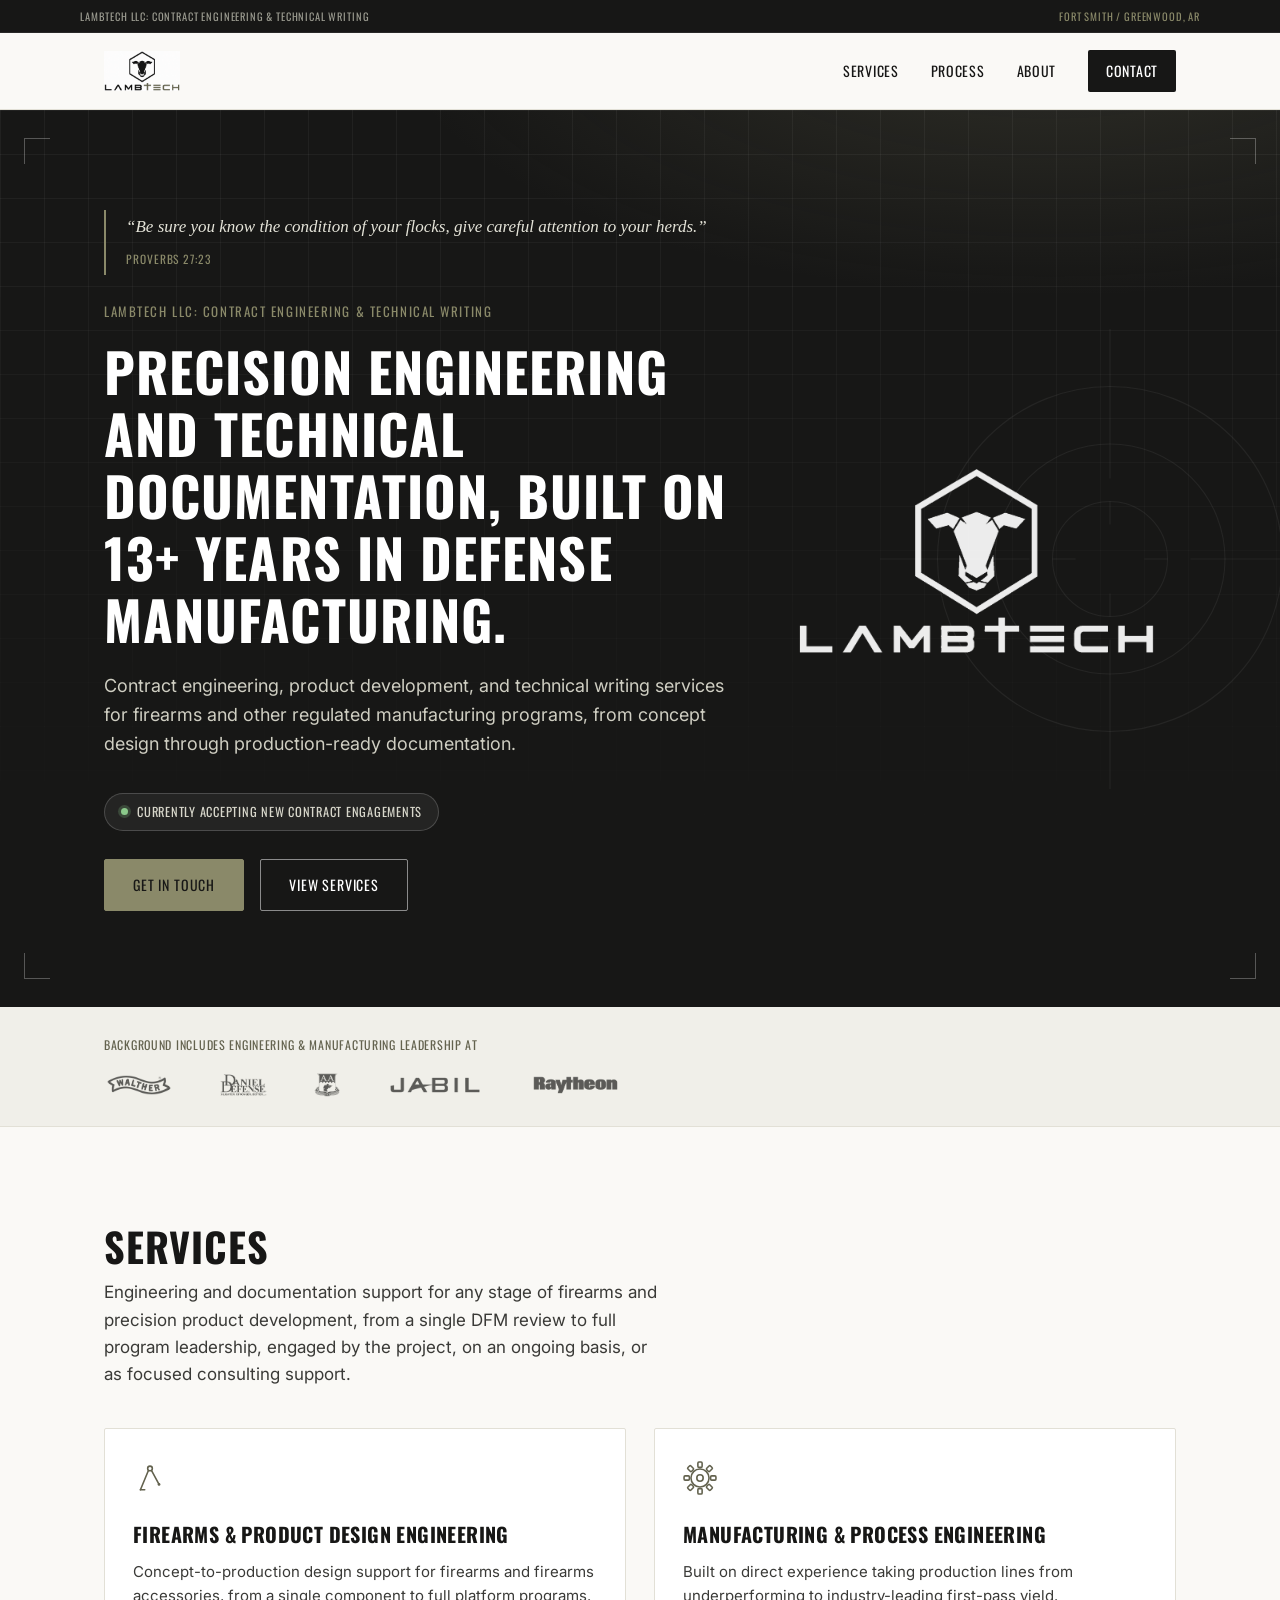
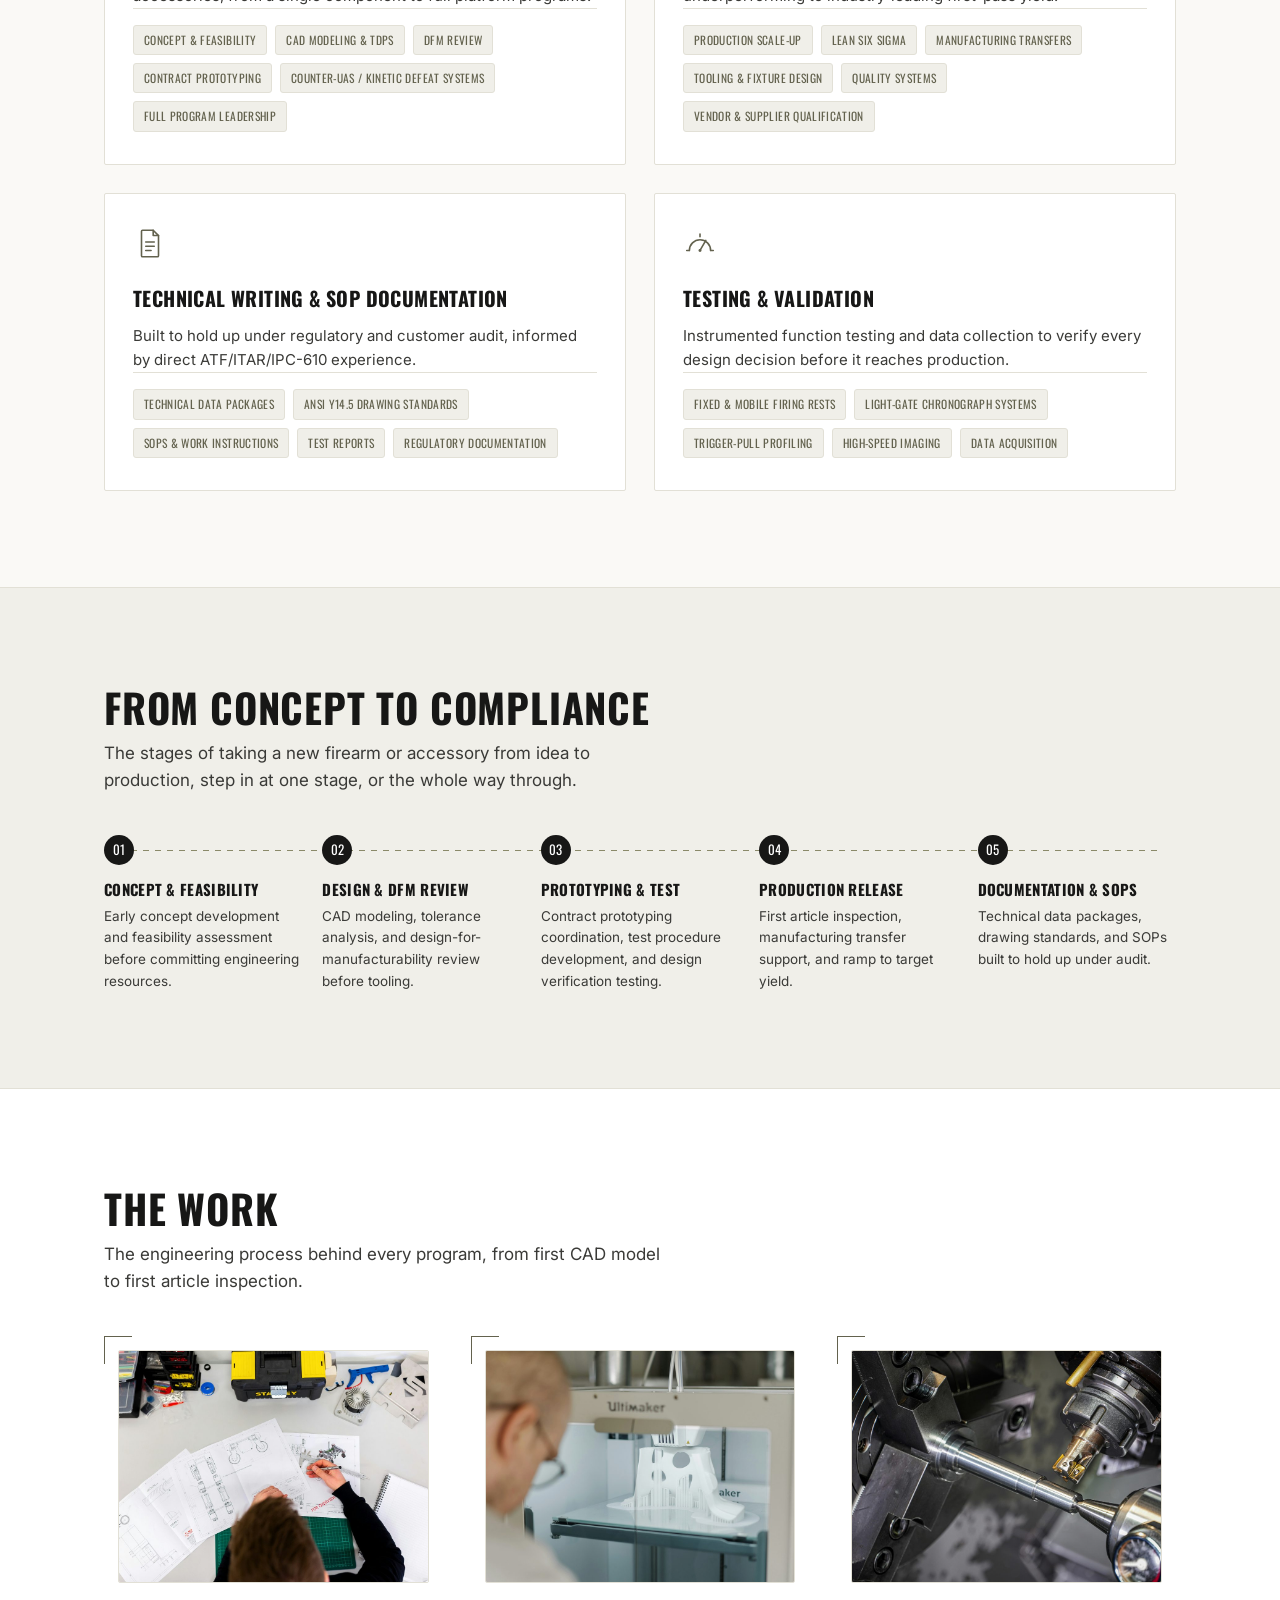
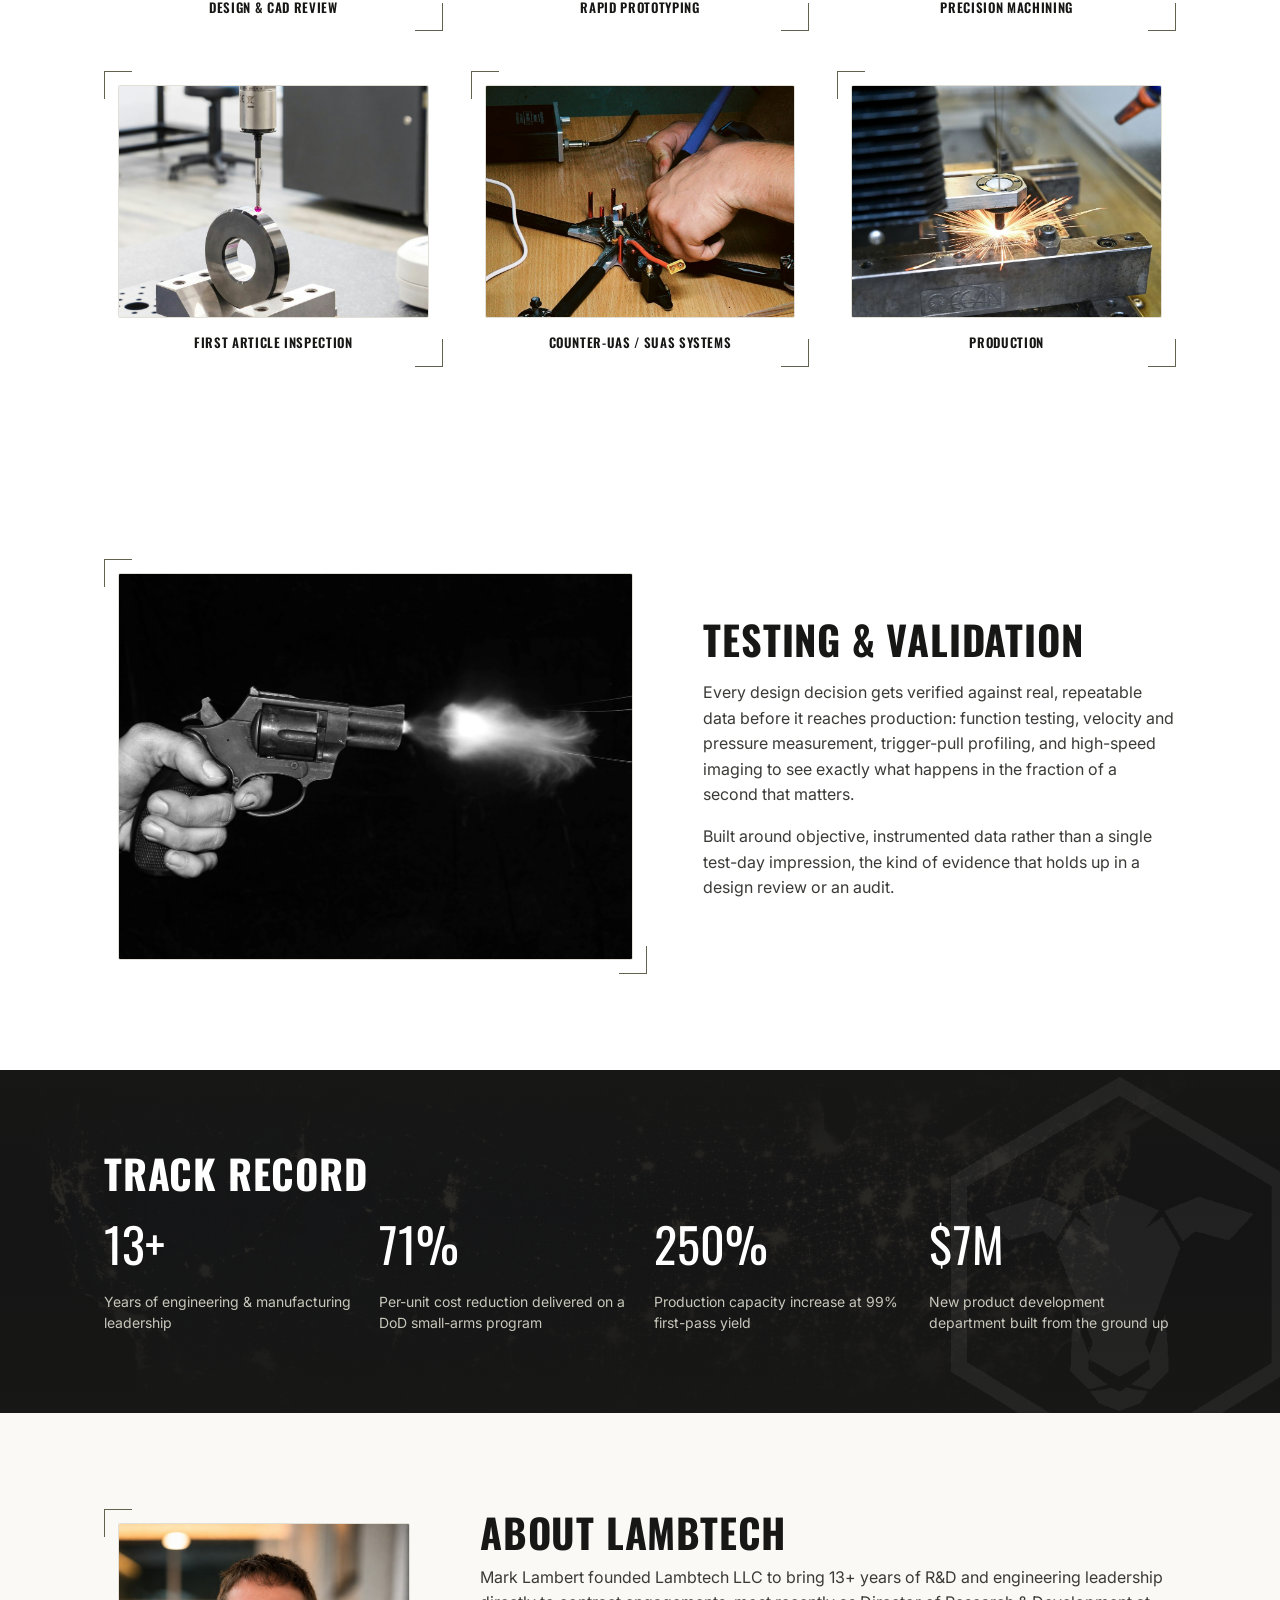
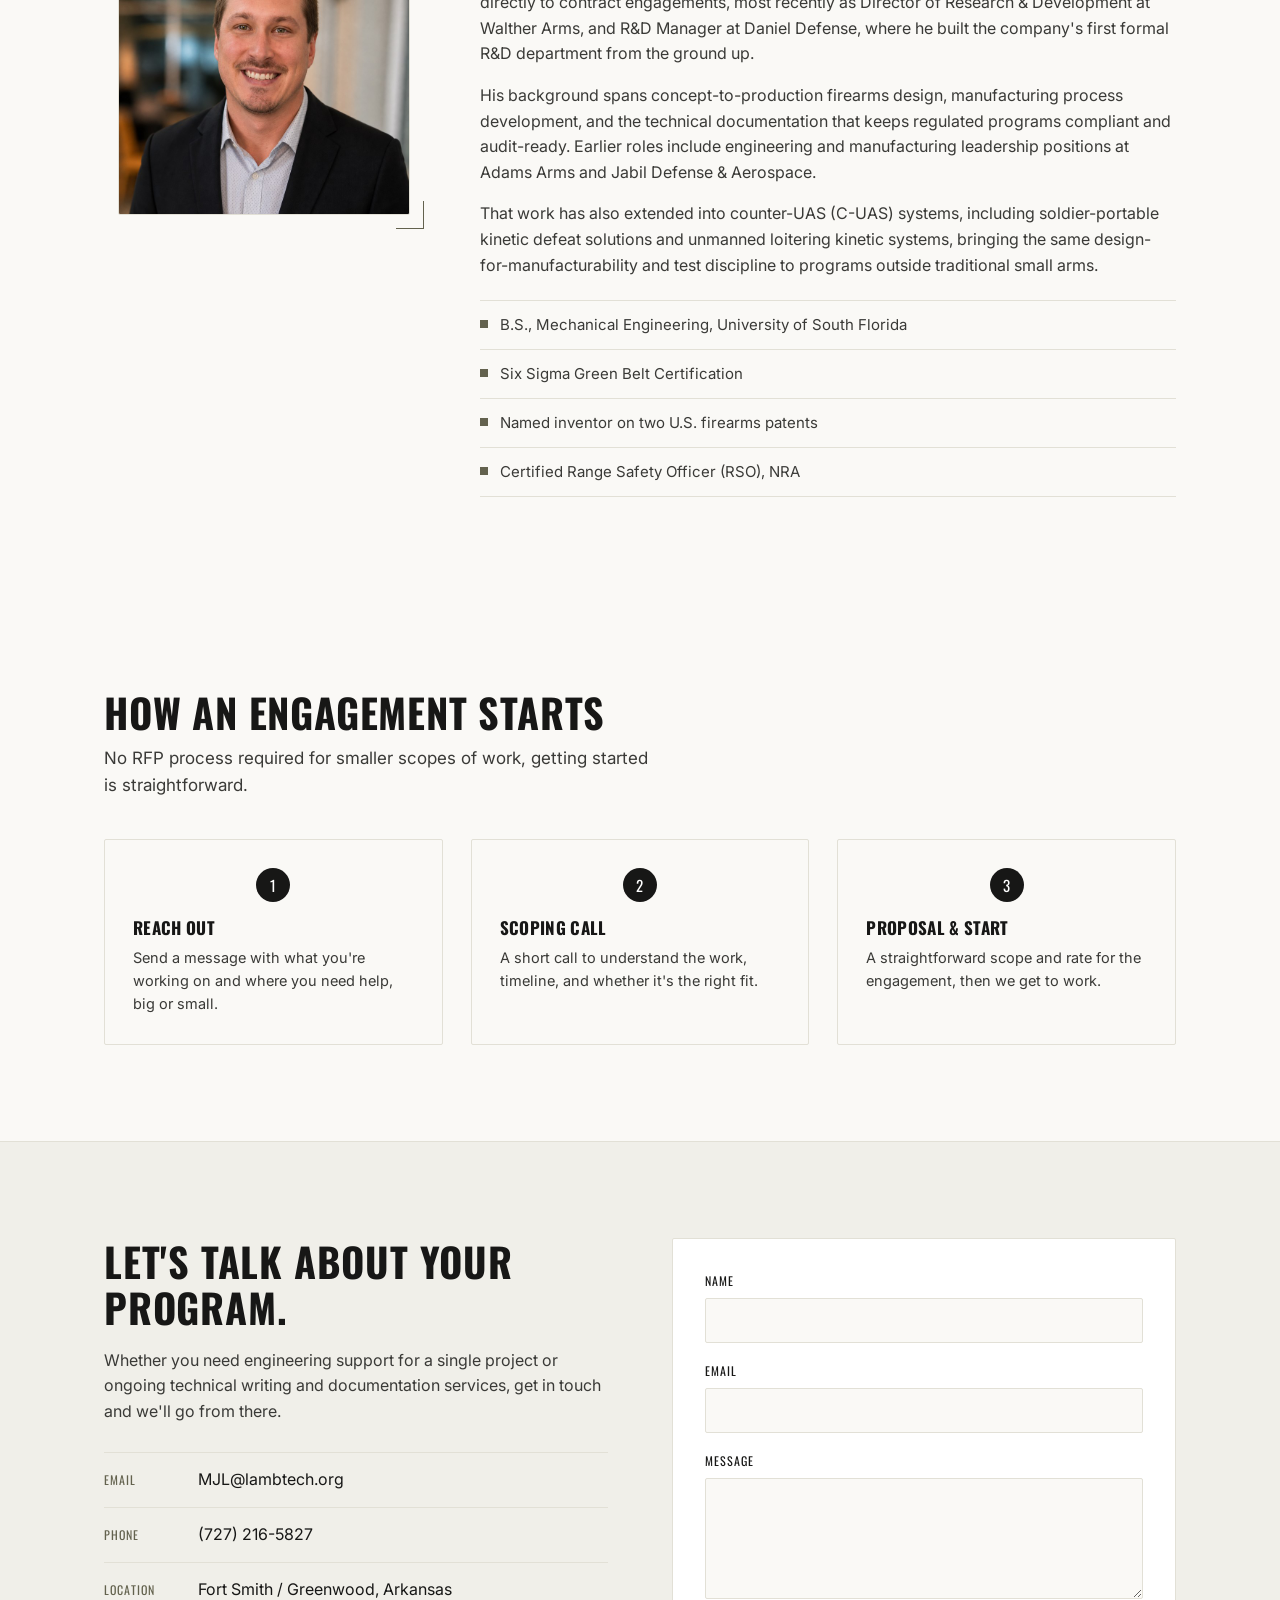
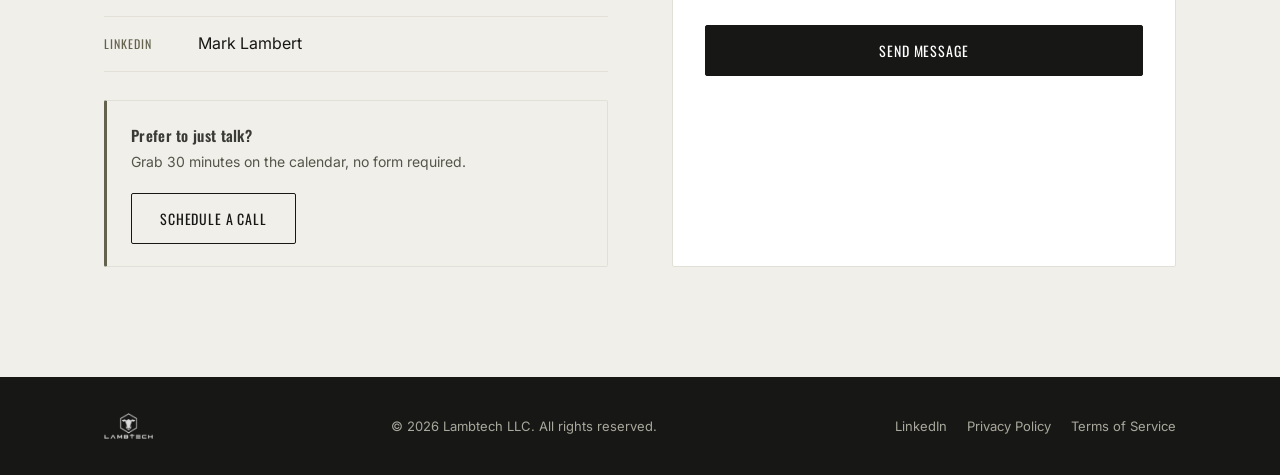
==== commit 3e94dcc9: "Add files via upload" ====
--- a/index.html
+++ b/index.html
@@ -102,10 +102,11 @@
     <div class="container experience-inner">
       <p class="experience-label">Background includes engineering &amp; manufacturing leadership at</p>
       <div class="experience-names">
-        <span>Walther Arms</span>
-        <span>Daniel Defense</span>
-        <span>Adams Arms</span>
-        <span>Jabil Defense &amp; Aerospace</span>
+        <img src="assets/img/experience/walther-arms.png" alt="Walther Arms">
+        <img src="assets/img/experience/daniel-defense.png" alt="Daniel Defense">
+        <img src="assets/img/experience/adams-arms.png" alt="Adams Arms">
+        <img src="assets/img/experience/jabil.png" alt="Jabil Defense &amp; Aerospace">
+        <img src="assets/img/experience/raytheon.png" alt="Raytheon">
       </div>
     </div>
   </section>
--- a/assets/css/style.css
+++ b/assets/css/style.css
@@ -80,6 +80,36 @@
 }
 .btn-outline:hover { background: var(--ink); color: var(--white); }
 
+/* Utility bar */
+.utility-bar {
+  background: var(--ink);
+  border-bottom: 1px solid rgba(255,255,255,0.08);
+}
+.utility-bar-inner {
+  display: flex;
+  justify-content: space-between;
+  align-items: center;
+  min-height: 32px;
+  padding: 6px 0;
+  font-family: var(--font-head);
+  font-size: 10.5px;
+  letter-spacing: 0.08em;
+  color: #9a9a8f;
+  white-space: nowrap;
+  overflow: hidden;
+}
+.utility-bar-inner span:first-child {
+  overflow: hidden;
+  text-overflow: ellipsis;
+}
+.utility-bar-inner span:last-child { color: var(--olive-light); flex-shrink: 0; margin-left: 16px; }
+@media (max-width: 620px) {
+  .utility-bar-inner span:last-child { display: none; }
+}
+@media (max-width: 420px) {
+  .utility-bar-inner { font-size: 9.5px; }
+}
+
 /* Header */
 .site-header {
   position: sticky;
@@ -131,37 +161,208 @@
 
 /* Hero */
 .hero {
-  padding: 110px 0 90px;
+  position: relative;
+  overflow: hidden;
+  padding: 100px 0 96px;
   background:
-    radial-gradient(1200px 400px at 80% -10%, rgba(99,98,78,0.16), transparent 60%),
-    var(--paper);
-  border-bottom: 1px solid var(--line);
-}
-.hero-inner { max-width: 780px; }
+    radial-gradient(1100px 460px at 82% -10%, rgba(99,98,78,0.30), transparent 60%),
+    var(--ink);
+  color: var(--white);
+}
+.hero::before {
+  content: '';
+  position: absolute;
+  inset: 0;
+  background-image:
+    linear-gradient(rgba(255,255,255,0.055) 1px, transparent 1px),
+    linear-gradient(90deg, rgba(255,255,255,0.055) 1px, transparent 1px);
+  background-size: 44px 44px;
+  -webkit-mask-image: linear-gradient(180deg, rgba(0,0,0,0.9), transparent 85%);
+  mask-image: linear-gradient(180deg, rgba(0,0,0,0.9), transparent 85%);
+  pointer-events: none;
+}
+.hero-reticle {
+  position: absolute;
+  top: 50%;
+  right: -60px;
+  transform: translateY(-50%);
+  width: 460px;
+  height: 460px;
+  color: rgba(255,255,255,0.06);
+  pointer-events: none;
+}
+@media (max-width: 1100px) {
+  .hero-reticle { width: 320px; height: 320px; right: -80px; }
+}
+@media (max-width: 720px) {
+  .hero-reticle { display: none; }
+}
+.hero-corner {
+  position: absolute;
+  width: 26px;
+  height: 26px;
+  border: 1.5px solid rgba(255,255,255,0.28);
+  pointer-events: none;
+}
+.hero-corner.tl { top: 28px; left: 24px; border-width: 1.5px 0 0 1.5px; }
+.hero-corner.tr { top: 28px; right: 24px; border-width: 1.5px 1.5px 0 0; }
+.hero-corner.bl { bottom: 28px; left: 24px; border-width: 0 0 1.5px 1.5px; }
+.hero-corner.br { bottom: 28px; right: 24px; border-width: 0 1.5px 1.5px 0; }
+@media (max-width: 720px) {
+  .hero-corner { display: none; }
+}
+.hero-inner {
+  position: relative;
+  display: grid;
+  grid-template-columns: minmax(0, 1fr) minmax(260px, 400px);
+  gap: 48px;
+  align-items: center;
+}
+.hero-text { max-width: 780px; }
+.hero-verse {
+  margin: 0 0 26px;
+  padding: 4px 0 4px 20px;
+  border-left: 2px solid var(--olive-light);
+}
+.hero-verse p {
+  font-family: 'Lora', serif;
+  font-style: italic;
+  font-size: 17px;
+  color: #e4e3d8;
+  margin-bottom: 6px;
+  line-height: 1.5;
+}
+.hero-verse cite {
+  font-family: var(--font-head);
+  font-style: normal;
+  font-size: 11.5px;
+  text-transform: uppercase;
+  letter-spacing: 0.08em;
+  color: var(--olive-light);
+}
+.hero-logo {
+  position: relative;
+  display: flex;
+  align-items: center;
+  justify-content: center;
+  padding: 20px;
+}
+.hero-logo img {
+  width: 100%;
+  max-width: 400px;
+  height: auto;
+  filter: brightness(0) invert(1);
+  opacity: 0.92;
+}
+@media (max-width: 1100px) {
+  .hero-logo img { max-width: 300px; }
+}
+@media (max-width: 900px) {
+  .hero-inner { grid-template-columns: 1fr; gap: 8px; }
+  .hero-logo { order: -1; padding: 0 0 12px; }
+  .hero-logo img { max-width: 240px; }
+}
+@media (max-width: 560px) {
+  .hero-logo { display: none; }
+}
 .eyebrow {
   font-family: var(--font-head);
   text-transform: uppercase;
   letter-spacing: 0.12em;
   font-size: 13px;
-  color: var(--olive);
+  color: var(--olive-light);
   margin-bottom: 18px;
 }
 .hero h1 {
   font-size: clamp(34px, 5vw, 54px);
   margin-bottom: 22px;
+  color: var(--white);
 }
 .hero-sub {
   font-size: 18px;
   max-width: 620px;
   margin-bottom: 34px;
+  color: #cfcec2;
+}
+.availability {
+  display: inline-flex;
+  align-items: center;
+  gap: 9px;
+  font-family: var(--font-head);
+  font-size: 12.5px;
+  text-transform: uppercase;
+  letter-spacing: 0.06em;
+  color: #d8d7cb;
+  background: rgba(255,255,255,0.06);
+  border: 1px solid rgba(255,255,255,0.18);
+  padding: 8px 16px;
+  border-radius: 999px;
+  margin-bottom: 28px;
+}
+.availability-dot {
+  width: 7px;
+  height: 7px;
+  border-radius: 50%;
+  background: #8bc98b;
+  box-shadow: 0 0 0 3px rgba(139,201,139,0.22);
 }
 .hero-actions { display: flex; gap: 16px; flex-wrap: wrap; }
+.hero .btn-primary {
+  background: var(--olive-light);
+  color: var(--ink);
+  border-color: var(--olive-light);
+}
+.hero .btn-primary:hover {
+  background: var(--white);
+  border-color: var(--white);
+}
+.hero .btn-outline {
+  color: var(--white);
+  border-color: rgba(255,255,255,0.5);
+}
+.hero .btn-outline:hover {
+  background: var(--white);
+  color: var(--ink);
+  border-color: var(--white);
+}
+
+/* Experience bar */
+.experience-bar {
+  background: var(--paper-dim);
+  border-bottom: 1px solid var(--line);
+  padding: 28px 0;
+}
+.experience-inner {
+  display: flex;
+  flex-direction: column;
+  gap: 18px;
+}
+.experience-label {
+  margin: 0;
+  font-family: var(--font-head);
+  font-size: 12px;
+  text-transform: uppercase;
+  letter-spacing: 0.06em;
+  color: var(--olive);
+}
+.experience-names {
+  display: flex;
+  align-items: center;
+  flex-wrap: wrap;
+  gap: 34px 44px;
+}
+.experience-names img {
+  height: 26px;
+  width: auto;
+  display: block;
+  opacity: 0.82;
+}
 
 /* Services */
 .services { padding: 96px 0; }
 .service-grid {
   display: grid;
-  grid-template-columns: repeat(3, 1fr);
+  grid-template-columns: repeat(2, 1fr);
   gap: 28px;
 }
 .service-card {
@@ -170,23 +371,202 @@
   border-radius: var(--radius);
   padding: 32px 28px;
 }
-.service-index {
-  font-family: var(--font-head);
-  font-size: 14px;
-  color: var(--olive-light);
-  letter-spacing: 0.1em;
-  margin-bottom: 18px;
+.service-icon {
+  width: 34px;
+  height: 34px;
+  color: var(--olive);
+  margin-bottom: 20px;
 }
 .service-card h3 {
   font-size: 20px;
   margin-bottom: 14px;
 }
-.service-card p { margin-bottom: 0; font-size: 15px; }
+.service-card p { margin-bottom: 18px; font-size: 15px; }
+.service-card p:last-of-type { margin-bottom: 0; }
+
+.tag-list {
+  list-style: none;
+  margin: 0;
+  padding: 16px 0 0;
+  border-top: 1px solid var(--line);
+  display: flex;
+  flex-wrap: wrap;
+  gap: 8px;
+}
+.tag-list li {
+  font-family: var(--font-head);
+  font-size: 11.5px;
+  text-transform: uppercase;
+  letter-spacing: 0.03em;
+  color: var(--olive);
+  background: var(--paper-dim);
+  border: 1px solid var(--line);
+  padding: 5px 10px;
+  border-radius: 3px;
+}
+
+/* Capabilities gallery */
+.capabilities { padding: 96px 0; background: var(--white); }
+.capabilities-grid {
+  display: grid;
+  grid-template-columns: repeat(3, 1fr);
+  gap: 40px 28px;
+  margin-top: 28px;
+}
+.cap-item {
+  position: relative;
+  margin: 0;
+  padding: 14px;
+}
+.cap-item img {
+  display: block;
+  width: 100%;
+  height: auto;
+  aspect-ratio: 4 / 3;
+  object-fit: cover;
+  border-radius: var(--radius);
+  border: 1px solid var(--line);
+  position: relative;
+  z-index: 1;
+}
+.cap-item figcaption {
+  margin-top: 14px;
+  font-family: var(--font-head);
+  font-size: 13px;
+  font-weight: 600;
+  text-transform: uppercase;
+  letter-spacing: 0.05em;
+  color: var(--ink);
+  text-align: center;
+}
+@media (max-width: 900px) {
+  .capabilities-grid { grid-template-columns: repeat(2, 1fr); }
+}
+@media (max-width: 560px) {
+  .capabilities-grid { grid-template-columns: 1fr; gap: 32px; }
+}
+
+/* Process */
+.process {
+  padding: 96px 0;
+  background: var(--paper-dim);
+  border-top: 1px solid var(--line);
+  border-bottom: 1px solid var(--line);
+}
+.process-steps {
+  display: grid;
+  grid-template-columns: repeat(5, 1fr);
+  gap: 20px;
+  position: relative;
+  margin-top: 28px;
+}
+.process-steps::before {
+  content: '';
+  position: absolute;
+  top: 15px;
+  left: 15px;
+  right: 15px;
+  height: 1px;
+  background: repeating-linear-gradient(90deg, var(--olive-light) 0, var(--olive-light) 6px, transparent 6px, transparent 12px);
+  z-index: 0;
+}
+.process-step { position: relative; }
+.process-num {
+  position: relative;
+  z-index: 1;
+  font-family: var(--font-head);
+  font-size: 13px;
+  color: var(--white);
+  background: var(--ink);
+  width: 30px;
+  height: 30px;
+  border-radius: 50%;
+  display: flex;
+  align-items: center;
+  justify-content: center;
+  margin-bottom: 16px;
+}
+.process-step h3 {
+  font-size: 15px;
+  margin-bottom: 8px;
+}
+.process-step p {
+  font-size: 13.5px;
+  margin-bottom: 0;
+}
+@media (max-width: 900px) {
+  .process-steps { grid-template-columns: repeat(2, 1fr); gap: 32px 20px; }
+  .process-steps::before { display: none; }
+}
+@media (max-width: 520px) {
+  .process-steps { grid-template-columns: 1fr; }
+}
+
+/* Testing & Validation */
+.testing { padding: 96px 0; background: var(--white); }
+.testing-inner {
+  display: grid;
+  grid-template-columns: 1.15fr 1fr;
+  gap: 56px;
+  align-items: center;
+}
+.testing-graphic { position: relative; padding: 14px; }
+.testing-graphic img {
+  width: 100%;
+  height: auto;
+  aspect-ratio: 4 / 3;
+  object-fit: cover;
+  display: block;
+  border-radius: var(--radius);
+  border: 1px solid var(--line);
+  position: relative;
+  z-index: 1;
+}
+.testing-copy .section-title { margin-bottom: 18px; }
+.testing-copy p { font-size: 16px; }
+@media (max-width: 900px) {
+  .testing-inner { grid-template-columns: 1fr; }
+  .testing-graphic { order: -1; }
+}
 
 /* Track record */
 .track-record {
+  position: relative;
+  overflow: hidden;
   background: var(--ink);
   padding: 80px 0;
+}
+.track-record::before {
+  content: '';
+  position: absolute;
+  inset: 0;
+  background-image: url('../img/capabilities/us-network-bg.jpg');
+  background-size: cover;
+  background-position: center;
+  opacity: 0.4;
+  z-index: 0;
+}
+.track-record::after {
+  content: '';
+  position: absolute;
+  inset: 0;
+  background: linear-gradient(180deg, var(--ink) 0%, rgba(23,23,22,0.72) 40%, var(--ink) 100%);
+  z-index: 0;
+}
+.track-record-mark {
+  position: absolute;
+  top: 50%;
+  right: -60px;
+  transform: translateY(-50%);
+  width: 420px;
+  height: auto;
+  opacity: 0.06;
+  pointer-events: none;
+  z-index: 1;
+}
+.track-record .container { position: relative; z-index: 1; }
+@media (max-width: 900px) {
+  .track-record-mark { width: 260px; }
 }
 .stat-grid {
   display: grid;
@@ -213,10 +593,25 @@
   gap: 56px;
   align-items: start;
 }
+.about-photo {
+  position: relative;
+  padding: 14px;
+}
 .about-photo img {
   border-radius: var(--radius);
   border: 1px solid var(--line);
-}
+  position: relative;
+  z-index: 1;
+}
+.frame-corner {
+  position: absolute;
+  width: 28px;
+  height: 28px;
+  border: 1.5px solid var(--olive);
+  pointer-events: none;
+}
+.frame-corner.tl { top: 0; left: 0; border-width: 1.5px 0 0 1.5px; }
+.frame-corner.br { bottom: 0; right: 0; border-width: 0 1.5px 1.5px 0; }
 .about-copy p { font-size: 16px; }
 .credentials {
   list-style: none;
@@ -242,6 +637,38 @@
   background: var(--olive);
 }
 
+/* Start steps */
+.start { padding: 96px 0; }
+.start-steps {
+  display: grid;
+  grid-template-columns: repeat(3, 1fr);
+  gap: 28px;
+  margin-top: 12px;
+}
+.start-step {
+  border: 1px solid var(--line);
+  border-radius: var(--radius);
+  padding: 28px;
+}
+.start-num {
+  font-family: var(--font-head);
+  font-size: 15px;
+  color: var(--white);
+  background: var(--ink);
+  width: 34px;
+  height: 34px;
+  border-radius: 50%;
+  display: flex;
+  align-items: center;
+  justify-content: center;
+  margin: 0 auto 16px;
+}
+.start-step h3 { font-size: 17px; margin-bottom: 8px; }
+.start-step p { font-size: 14.5px; margin-bottom: 0; }
+@media (max-width: 720px) {
+  .start-steps { grid-template-columns: 1fr; }
+}
+
 /* Contact */
 .contact {
   padding: 96px 0 110px;
@@ -278,6 +705,29 @@
   flex-shrink: 0;
 }
 .contact-details a:hover { color: var(--olive); }
+
+.book-call {
+  margin-top: 28px;
+  padding: 22px 24px;
+  background: var(--paper-dim);
+  border: 1px solid var(--line);
+  border-left: 3px solid var(--olive);
+  border-radius: var(--radius);
+  display: flex;
+  align-items: center;
+  justify-content: space-between;
+  gap: 20px;
+  flex-wrap: wrap;
+}
+.book-call-title {
+  font-family: var(--font-head);
+  font-size: 15px;
+  font-weight: 600;
+  letter-spacing: 0.02em;
+  margin: 0 0 4px;
+}
+.book-call-sub { margin: 0; font-size: 14px; color: #55544a; }
+.book-call .btn-outline { white-space: nowrap; }
 
 .contact-form {
   background: var(--white);
@@ -321,6 +771,21 @@
 .form-status.success { color: #3f6b3f; }
 .form-status.error { color: #a13d3d; }
 
+/* Legal pages */
+.legal { padding: 90px 0 100px; }
+.legal-inner { max-width: 720px; }
+.legal-updated {
+  font-size: 14px;
+  color: var(--olive);
+  margin-bottom: 40px;
+}
+.legal h2 {
+  font-size: 19px;
+  margin-top: 40px;
+}
+.legal p { font-size: 16px; }
+.legal a { color: var(--olive); text-decoration: underline; }
+
 /* Footer */
 .site-footer {
   background: var(--ink);
@@ -343,6 +808,15 @@
   color: #a9a89c;
   font-size: 13px;
 }
+.footer-links {
+  display: flex;
+  gap: 20px;
+}
+.footer-links a {
+  color: #a9a89c;
+  font-size: 13px;
+}
+.footer-links a:hover { color: var(--white); }
 
 /* Responsive */
 @media (max-width: 900px) {
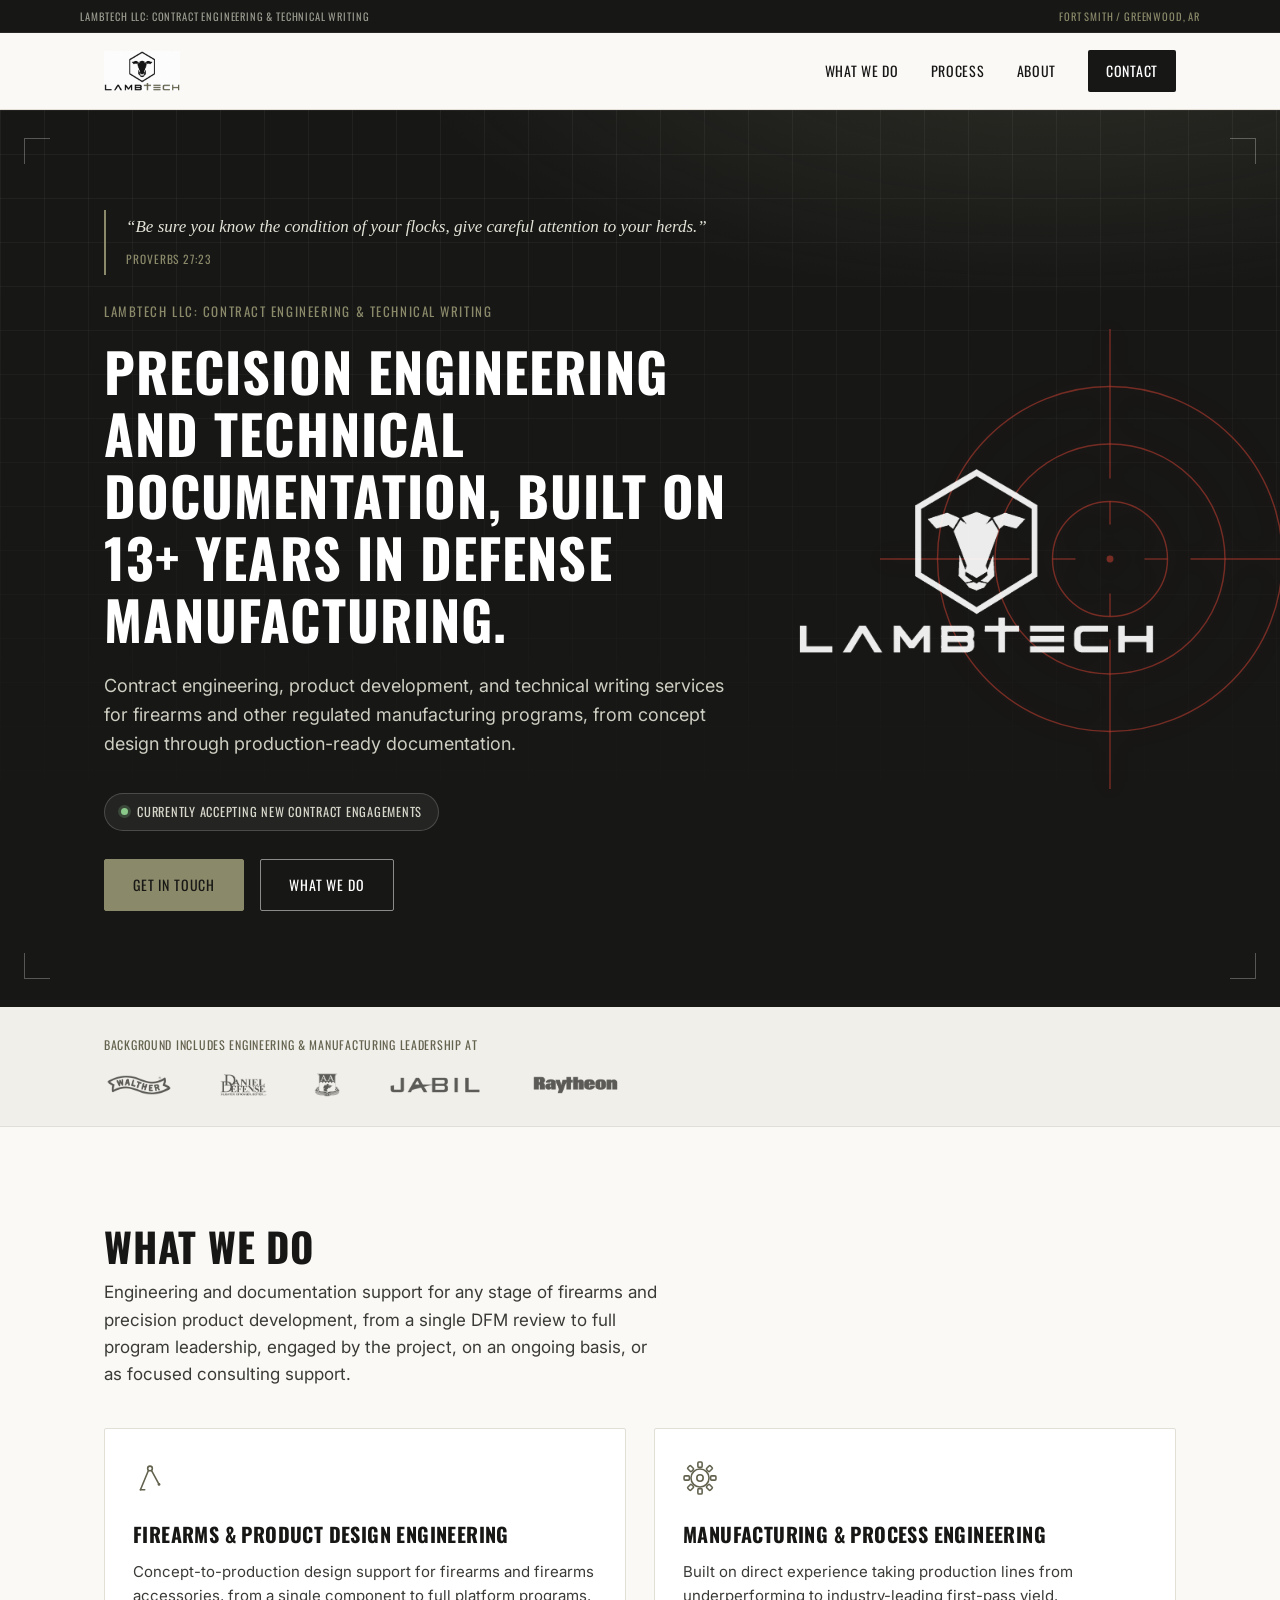
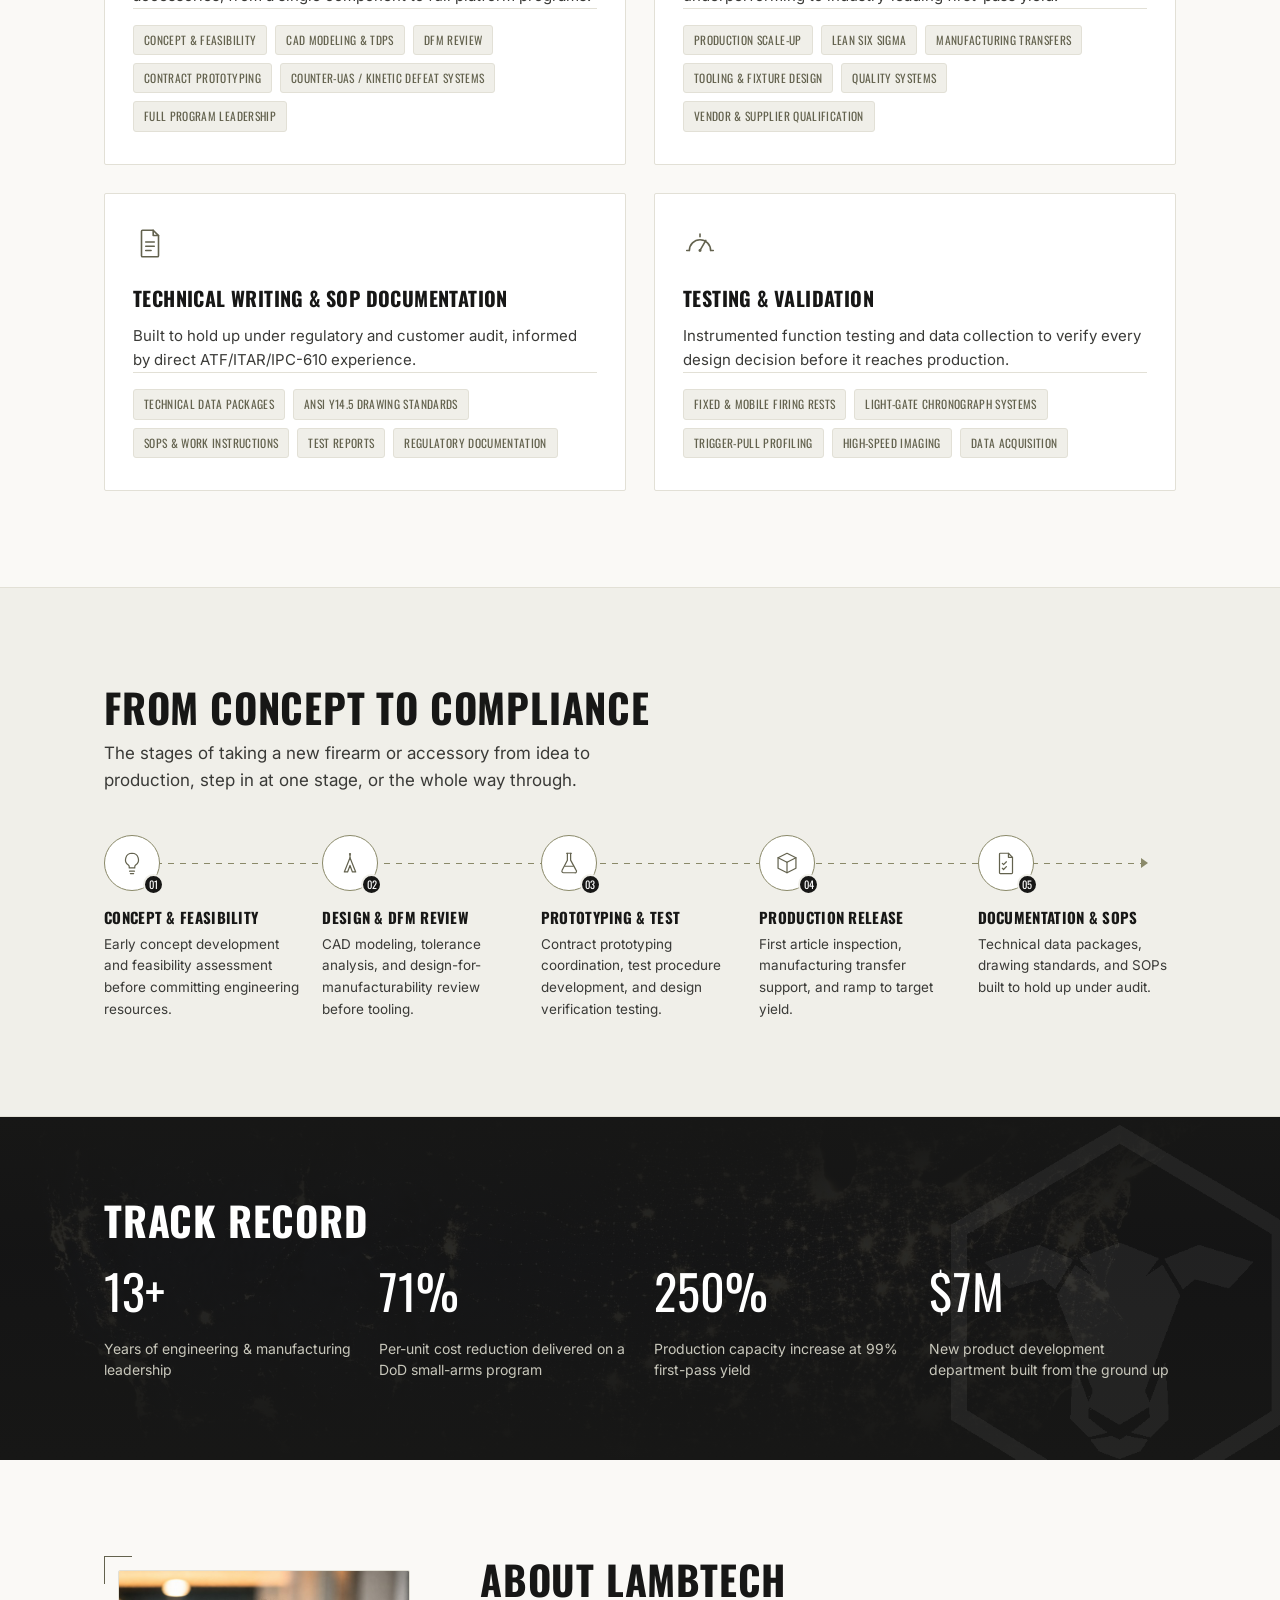
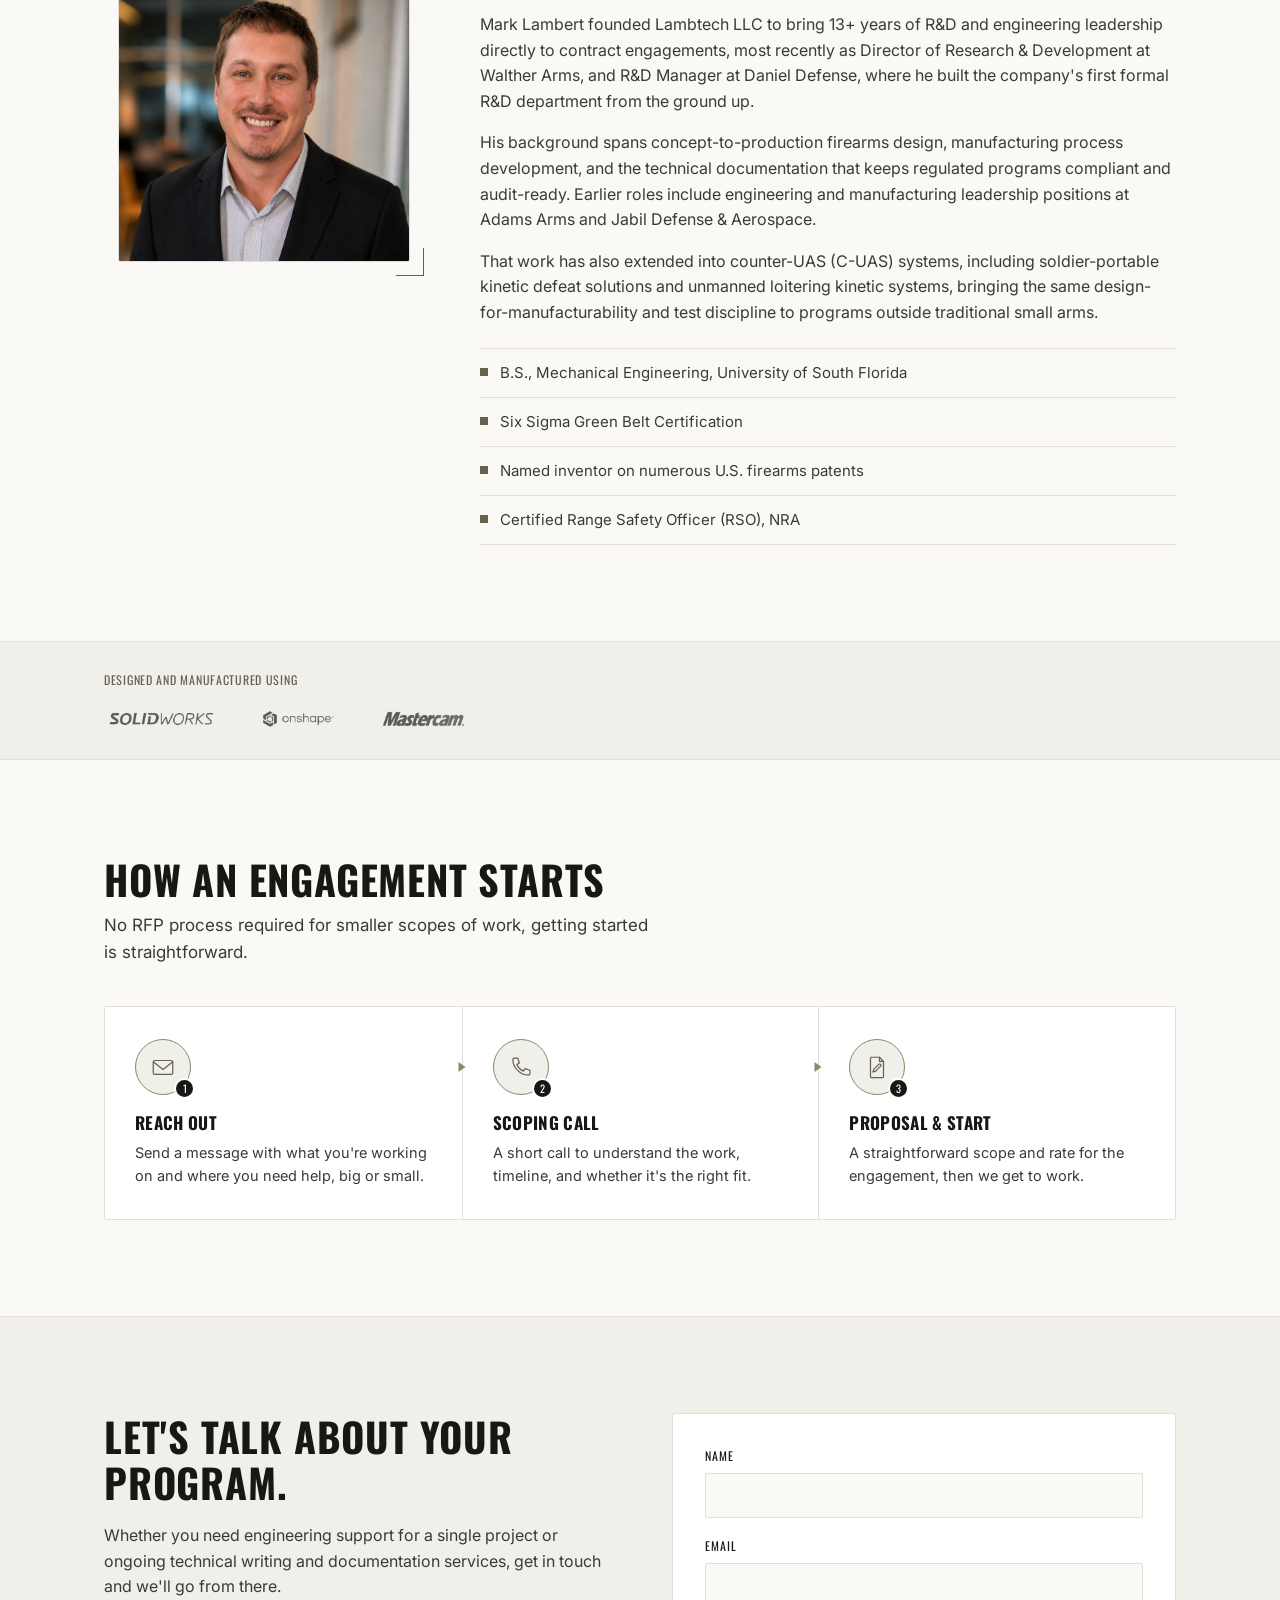
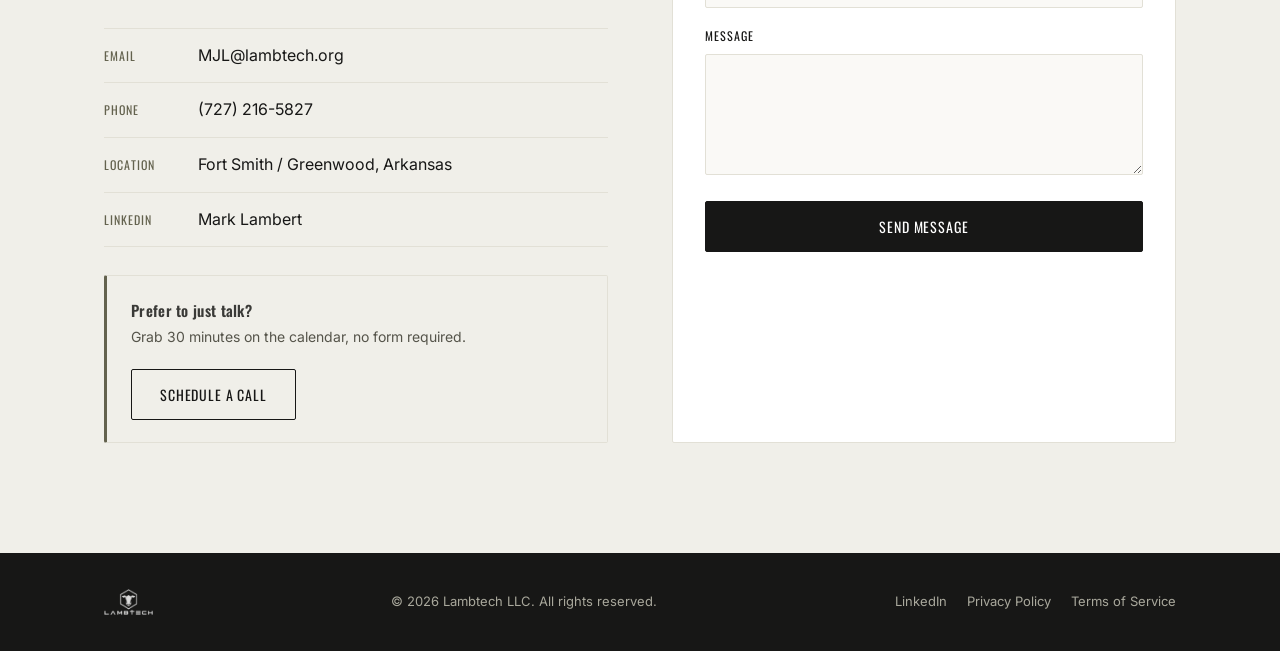
==== commit a8ada067: "Add files via upload Full working upload" ====
--- a/index.html
+++ b/index.html
@@ -49,7 +49,7 @@
       <span></span><span></span><span></span>
     </button>
     <nav class="site-nav" id="siteNav">
-      <a href="#services">Services</a>
+      <a href="#services">What We Do</a>
       <a href="#process">Process</a>
       <a href="#about">About</a>
       <a href="#contact" class="nav-cta">Contact</a>
@@ -65,17 +65,18 @@
     <span class="hero-corner bl" aria-hidden="true"></span>
     <span class="hero-corner br" aria-hidden="true"></span>
     <svg class="hero-reticle" viewBox="0 0 400 400" aria-hidden="true">
-      <circle cx="200" cy="200" r="150" fill="none" stroke="currentColor" stroke-width="1"/>
-      <circle cx="200" cy="200" r="100" fill="none" stroke="currentColor" stroke-width="1"/>
-      <circle cx="200" cy="200" r="50" fill="none" stroke="currentColor" stroke-width="1"/>
-      <line x1="200" y1="0" x2="200" y2="130" stroke="currentColor" stroke-width="1"/>
-      <line x1="200" y1="270" x2="200" y2="400" stroke="currentColor" stroke-width="1"/>
-      <line x1="0" y1="200" x2="130" y2="200" stroke="currentColor" stroke-width="1"/>
-      <line x1="270" y1="200" x2="400" y2="200" stroke="currentColor" stroke-width="1"/>
-      <line x1="150" y1="200" x2="170" y2="200" stroke="currentColor" stroke-width="1"/>
-      <line x1="230" y1="200" x2="250" y2="200" stroke="currentColor" stroke-width="1"/>
-      <line x1="200" y1="150" x2="200" y2="170" stroke="currentColor" stroke-width="1"/>
-      <line x1="200" y1="230" x2="200" y2="250" stroke="currentColor" stroke-width="1"/>
+      <circle cx="200" cy="200" r="150" fill="none" stroke="currentColor" stroke-width="1.25"/>
+      <circle cx="200" cy="200" r="100" fill="none" stroke="currentColor" stroke-width="1.25"/>
+      <circle cx="200" cy="200" r="50" fill="none" stroke="currentColor" stroke-width="1.25"/>
+      <circle cx="200" cy="200" r="3" fill="currentColor" stroke="none"/>
+      <line x1="200" y1="0" x2="200" y2="130" stroke="currentColor" stroke-width="1.25"/>
+      <line x1="200" y1="270" x2="200" y2="400" stroke="currentColor" stroke-width="1.25"/>
+      <line x1="0" y1="200" x2="130" y2="200" stroke="currentColor" stroke-width="1.25"/>
+      <line x1="270" y1="200" x2="400" y2="200" stroke="currentColor" stroke-width="1.25"/>
+      <line x1="150" y1="200" x2="170" y2="200" stroke="currentColor" stroke-width="1.25"/>
+      <line x1="230" y1="200" x2="250" y2="200" stroke="currentColor" stroke-width="1.25"/>
+      <line x1="200" y1="150" x2="200" y2="170" stroke="currentColor" stroke-width="1.25"/>
+      <line x1="200" y1="230" x2="200" y2="250" stroke="currentColor" stroke-width="1.25"/>
     </svg>
     <div class="container hero-inner">
       <div class="hero-text">
@@ -89,7 +90,7 @@
         <p class="availability"><span class="availability-dot" aria-hidden="true"></span>Currently accepting new contract engagements</p>
         <div class="hero-actions">
           <a href="#contact" class="btn btn-primary">Get in Touch</a>
-          <a href="#services" class="btn btn-outline">View Services</a>
+          <a href="#services" class="btn btn-outline">What We Do</a>
         </div>
       </div>
       <div class="hero-logo" aria-hidden="true">
@@ -113,7 +114,7 @@
 
   <section id="services" class="services">
     <div class="container">
-      <h2 class="section-title">Services</h2>
+      <h2 class="section-title">What We Do</h2>
       <p class="section-sub">Engineering and documentation support for any stage of firearms and precision product development, from a single DFM review to full program leadership, engaged by the project, on an ongoing basis, or as focused consulting support.</p>
 
       <div class="service-grid">
@@ -208,90 +209,76 @@
       <p class="section-sub">The stages of taking a new firearm or accessory from idea to production, step in at one stage, or the whole way through.</p>
       <div class="process-steps">
         <div class="process-step">
-          <div class="process-num">01</div>
+          <div class="process-icon-wrap">
+            <div class="process-icon-circle">
+              <svg viewBox="0 0 32 32" fill="none" stroke="currentColor" stroke-width="1.5" stroke-linecap="round" stroke-linejoin="round" aria-hidden="true">
+                <path d="M16 4a8 8 0 0 0-4.5 14.6c.7.5 1.1 1.3 1.1 2.2V22h6.8v-1.2c0-.9.4-1.7 1.1-2.2A8 8 0 0 0 16 4z"/>
+                <path d="M13 26h6"/>
+                <path d="M14 29h4"/>
+              </svg>
+            </div>
+            <span class="step-badge">01</span>
+          </div>
           <h3>Concept &amp; Feasibility</h3>
           <p>Early concept development and feasibility assessment before committing engineering resources.</p>
         </div>
         <div class="process-step">
-          <div class="process-num">02</div>
+          <div class="process-icon-wrap">
+            <div class="process-icon-circle">
+              <svg viewBox="0 0 32 32" fill="none" stroke="currentColor" stroke-width="1.5" stroke-linecap="round" stroke-linejoin="round" aria-hidden="true">
+                <circle cx="16" cy="5" r="1.4" fill="currentColor" stroke="none"/>
+                <path d="M16 6.5v3"/>
+                <path d="M16 9.5 9 27h4l3-8 3 8h4L16 9.5z"/>
+              </svg>
+            </div>
+            <span class="step-badge">02</span>
+          </div>
           <h3>Design &amp; DFM Review</h3>
           <p>CAD modeling, tolerance analysis, and design-for-manufacturability review before tooling.</p>
         </div>
         <div class="process-step">
-          <div class="process-num">03</div>
+          <div class="process-icon-wrap">
+            <div class="process-icon-circle">
+              <svg viewBox="0 0 32 32" fill="none" stroke="currentColor" stroke-width="1.5" stroke-linecap="round" stroke-linejoin="round" aria-hidden="true">
+                <path d="M13 4h6"/>
+                <path d="M14 4v8.5L7.5 25A2 2 0 0 0 9.3 28h13.4a2 2 0 0 0 1.8-3.5L18 12.5V4"/>
+                <path d="M11 20h10"/>
+              </svg>
+            </div>
+            <span class="step-badge">03</span>
+          </div>
           <h3>Prototyping &amp; Test</h3>
           <p>Contract prototyping coordination, test procedure development, and design verification testing.</p>
         </div>
         <div class="process-step">
-          <div class="process-num">04</div>
+          <div class="process-icon-wrap">
+            <div class="process-icon-circle">
+              <svg viewBox="0 0 32 32" fill="none" stroke="currentColor" stroke-width="1.5" stroke-linecap="round" stroke-linejoin="round" aria-hidden="true">
+                <path d="M16 4 27 9.5v13L16 28 5 22.5v-13L16 4z"/>
+                <path d="M5 9.5 16 15l11-5.5"/>
+                <path d="M16 15v13"/>
+              </svg>
+            </div>
+            <span class="step-badge">04</span>
+          </div>
           <h3>Production Release</h3>
           <p>First article inspection, manufacturing transfer support, and ramp to target yield.</p>
         </div>
         <div class="process-step">
-          <div class="process-num">05</div>
+          <div class="process-icon-wrap">
+            <div class="process-icon-circle">
+              <svg viewBox="0 0 32 32" fill="none" stroke="currentColor" stroke-width="1.5" stroke-linecap="round" stroke-linejoin="round" aria-hidden="true">
+                <path d="M9 4h10l5 5v19a1 1 0 0 1-1 1H9a1 1 0 0 1-1-1V5a1 1 0 0 1 1-1z"/>
+                <path d="M19 4v5h5"/>
+                <path d="m11.5 16.5 1.5 1.5 3.5-3.5"/>
+                <path d="m11.5 22.5 1.5 1.5 3.5-3.5"/>
+              </svg>
+            </div>
+            <span class="step-badge">05</span>
+          </div>
           <h3>Documentation &amp; SOPs</h3>
           <p>Technical data packages, drawing standards, and SOPs built to hold up under audit.</p>
         </div>
-      </div>
-    </div>
-  </section>
-
-  <section class="capabilities">
-    <div class="container">
-      <h2 class="section-title">The Work</h2>
-      <p class="section-sub">The engineering process behind every program, from first CAD model to first article inspection.</p>
-      <div class="capabilities-grid">
-        <figure class="cap-item">
-          <span class="frame-corner tl" aria-hidden="true"></span>
-          <span class="frame-corner br" aria-hidden="true"></span>
-          <img src="assets/img/capabilities/design-cad.jpg" alt="Engineer reviewing CAD drawings and technical schematics on a workbench" loading="lazy">
-          <figcaption>Design &amp; CAD Review</figcaption>
-        </figure>
-        <figure class="cap-item">
-          <span class="frame-corner tl" aria-hidden="true"></span>
-          <span class="frame-corner br" aria-hidden="true"></span>
-          <img src="assets/img/capabilities/prototyping.jpg" alt="Additive manufacturing printer building a prototype part" loading="lazy">
-          <figcaption>Rapid Prototyping</figcaption>
-        </figure>
-        <figure class="cap-item">
-          <span class="frame-corner tl" aria-hidden="true"></span>
-          <span class="frame-corner br" aria-hidden="true"></span>
-          <img src="assets/img/capabilities/machining.jpg" alt="CNC lathe machining a precision metal component" loading="lazy">
-          <figcaption>Precision Machining</figcaption>
-        </figure>
-        <figure class="cap-item">
-          <span class="frame-corner tl" aria-hidden="true"></span>
-          <span class="frame-corner br" aria-hidden="true"></span>
-          <img src="assets/img/capabilities/inspection.jpg" alt="Coordinate measuring machine performing first article inspection on a machined part" loading="lazy">
-          <figcaption>First Article Inspection</figcaption>
-        </figure>
-        <figure class="cap-item">
-          <span class="frame-corner tl" aria-hidden="true"></span>
-          <span class="frame-corner br" aria-hidden="true"></span>
-          <img src="assets/img/capabilities/assembly.jpg" alt="Hands soldering and assembling an unmanned aerial system flight controller" loading="lazy">
-          <figcaption>Counter-UAS / sUAS Systems</figcaption>
-        </figure>
-        <figure class="cap-item">
-          <span class="frame-corner tl" aria-hidden="true"></span>
-          <span class="frame-corner br" aria-hidden="true"></span>
-          <img src="assets/img/capabilities/production.jpg" alt="Precision cutting process on the production floor" loading="lazy">
-          <figcaption>Production</figcaption>
-        </figure>
-      </div>
-    </div>
-  </section>
-
-  <section id="testing" class="testing">
-    <div class="container testing-inner">
-      <div class="testing-graphic">
-        <span class="frame-corner tl" aria-hidden="true"></span>
-        <span class="frame-corner br" aria-hidden="true"></span>
-        <img src="assets/img/capabilities/testing.jpg" alt="High-speed photography capturing muzzle flash and gas expansion during live-fire function testing" loading="lazy">
-      </div>
-      <div class="testing-copy">
-        <h2 class="section-title">Testing &amp; Validation</h2>
-        <p>Every design decision gets verified against real, repeatable data before it reaches production: function testing, velocity and pressure measurement, trigger-pull profiling, and high-speed imaging to see exactly what happens in the fraction of a second that matters.</p>
-        <p>Built around objective, instrumented data rather than a single test-day impression, the kind of evidence that holds up in a design review or an audit.</p>
       </div>
     </div>
   </section>
@@ -336,9 +323,20 @@
         <ul class="credentials">
           <li>B.S., Mechanical Engineering, University of South Florida</li>
           <li>Six Sigma Green Belt Certification</li>
-          <li>Named inventor on two U.S. firearms patents</li>
+          <li>Named inventor on numerous U.S. firearms patents</li>
           <li>Certified Range Safety Officer (RSO), NRA</li>
         </ul>
+      </div>
+    </div>
+  </section>
+
+  <section class="tools-bar">
+    <div class="container tools-inner">
+      <p class="tools-label">Designed and manufactured using</p>
+      <div class="tools-names">
+        <img src="assets/img/tools/solidworks.png" alt="SolidWorks">
+        <img src="assets/img/tools/onshape.png" alt="Onshape">
+        <img src="assets/img/tools/mastercam.png" alt="Mastercam">
       </div>
     </div>
   </section>
@@ -347,22 +345,48 @@
     <div class="container">
       <h2 class="section-title">How an Engagement Starts</h2>
       <p class="section-sub">No RFP process required for smaller scopes of work, getting started is straightforward.</p>
+      <div class="start-panel">
       <div class="start-steps">
         <div class="start-step">
-          <div class="start-num">1</div>
+          <div class="start-icon-wrap">
+            <div class="start-icon-circle">
+              <svg viewBox="0 0 32 32" fill="none" stroke="currentColor" stroke-width="1.5" stroke-linecap="round" stroke-linejoin="round" aria-hidden="true">
+                <rect x="4" y="8" width="24" height="17" rx="2"/>
+                <path d="M4 9.5 16 19 28 9.5"/>
+              </svg>
+            </div>
+            <span class="step-badge">1</span>
+          </div>
           <h3>Reach Out</h3>
           <p>Send a message with what you're working on and where you need help, big or small.</p>
         </div>
         <div class="start-step">
-          <div class="start-num">2</div>
+          <div class="start-icon-wrap">
+            <div class="start-icon-circle">
+              <svg viewBox="0 0 32 32" fill="none" stroke="currentColor" stroke-width="1.5" stroke-linecap="round" stroke-linejoin="round" aria-hidden="true">
+                <path d="M8 5h4l2 6-3 2a14 14 0 0 0 8 8l2-3 6 2v4a2 2 0 0 1-2 2C15.2 26 6 16.8 6 7a2 2 0 0 1 2-2z"/>
+              </svg>
+            </div>
+            <span class="step-badge">2</span>
+          </div>
           <h3>Scoping Call</h3>
           <p>A short call to understand the work, timeline, and whether it's the right fit.</p>
         </div>
         <div class="start-step">
-          <div class="start-num">3</div>
+          <div class="start-icon-wrap">
+            <div class="start-icon-circle">
+              <svg viewBox="0 0 32 32" fill="none" stroke="currentColor" stroke-width="1.5" stroke-linecap="round" stroke-linejoin="round" aria-hidden="true">
+                <path d="M9 4h10l5 5v19a1 1 0 0 1-1 1H9a1 1 0 0 1-1-1V5a1 1 0 0 1 1-1z"/>
+                <path d="M19 4v5h5"/>
+                <path d="m12 22 2.5-1 6-6a1.6 1.6 0 0 0-2.3-2.3l-6 6L11 22z"/>
+              </svg>
+            </div>
+            <span class="step-badge">3</span>
+          </div>
           <h3>Proposal &amp; Start</h3>
           <p>A straightforward scope and rate for the engagement, then we get to work.</p>
         </div>
+      </div>
       </div>
     </div>
   </section>
@@ -389,7 +413,7 @@
       </div>
 
       <form id="contactForm" class="contact-form">
-        <input type="hidden" name="access_key" value="WEB3FORMS_ACCESS_KEY">
+        <input type="hidden" name="access_key" value="5e6e4b20-2ebd-45dd-a1cf-1c39e78865b8">
         <input type="hidden" name="subject" value="New inquiry from lambtech.org">
         <input type="checkbox" name="botcheck" style="display:none" tabindex="-1" autocomplete="off">
 
@@ -423,5 +447,9 @@
 </footer>
 
 <script src="assets/js/script.js"></script>
+
+<!-- Cloudflare Web Analytics -->
+<script type="module" src="https://static.cloudflareinsights.com/beacon.min.js" data-cf-beacon='{"token": "faa8e1eb00334723875b48c51645bb1b"}'></script>
+<!-- End Cloudflare Web Analytics -->
 </body>
 </html>
--- a/assets/css/style.css
+++ b/assets/css/style.css
@@ -188,7 +188,8 @@
   transform: translateY(-50%);
   width: 460px;
   height: 460px;
-  color: rgba(255,255,255,0.06);
+  color: rgba(196, 62, 48, 0.55);
+  filter: drop-shadow(0 0 10px rgba(196, 62, 48, 0.25));
   pointer-events: none;
 }
 @media (max-width: 1100px) {
@@ -263,7 +264,7 @@
   .hero-logo img { max-width: 240px; }
 }
 @media (max-width: 560px) {
-  .hero-logo { display: none; }
+  .hero-logo img { max-width: 170px; }
 }
 .eyebrow {
   font-family: var(--font-head);
@@ -358,6 +359,39 @@
   opacity: 0.82;
 }
 
+/* Tools bar */
+.tools-bar {
+  background: var(--paper-dim);
+  border-top: 1px solid var(--line);
+  border-bottom: 1px solid var(--line);
+  padding: 28px 0;
+}
+.tools-inner {
+  display: flex;
+  flex-direction: column;
+  gap: 18px;
+}
+.tools-label {
+  margin: 0;
+  font-family: var(--font-head);
+  font-size: 12px;
+  text-transform: uppercase;
+  letter-spacing: 0.06em;
+  color: var(--olive);
+}
+.tools-names {
+  display: flex;
+  align-items: center;
+  flex-wrap: wrap;
+  gap: 30px 40px;
+}
+.tools-names img {
+  height: 24px;
+  width: auto;
+  display: block;
+  opacity: 0.82;
+}
+
 /* Services */
 .services { padding: 96px 0; }
 .service-grid {
@@ -405,47 +439,6 @@
   border-radius: 3px;
 }
 
-/* Capabilities gallery */
-.capabilities { padding: 96px 0; background: var(--white); }
-.capabilities-grid {
-  display: grid;
-  grid-template-columns: repeat(3, 1fr);
-  gap: 40px 28px;
-  margin-top: 28px;
-}
-.cap-item {
-  position: relative;
-  margin: 0;
-  padding: 14px;
-}
-.cap-item img {
-  display: block;
-  width: 100%;
-  height: auto;
-  aspect-ratio: 4 / 3;
-  object-fit: cover;
-  border-radius: var(--radius);
-  border: 1px solid var(--line);
-  position: relative;
-  z-index: 1;
-}
-.cap-item figcaption {
-  margin-top: 14px;
-  font-family: var(--font-head);
-  font-size: 13px;
-  font-weight: 600;
-  text-transform: uppercase;
-  letter-spacing: 0.05em;
-  color: var(--ink);
-  text-align: center;
-}
-@media (max-width: 900px) {
-  .capabilities-grid { grid-template-columns: repeat(2, 1fr); }
-}
-@media (max-width: 560px) {
-  .capabilities-grid { grid-template-columns: 1fr; gap: 32px; }
-}
-
 /* Process */
 .process {
   padding: 96px 0;
@@ -463,28 +456,60 @@
 .process-steps::before {
   content: '';
   position: absolute;
-  top: 15px;
-  left: 15px;
-  right: 15px;
+  top: 28px;
+  left: 28px;
+  right: 34px;
   height: 1px;
   background: repeating-linear-gradient(90deg, var(--olive-light) 0, var(--olive-light) 6px, transparent 6px, transparent 12px);
   z-index: 0;
 }
+.process-steps::after {
+  content: '';
+  position: absolute;
+  top: 28px;
+  right: 28px;
+  width: 0;
+  height: 0;
+  border-style: solid;
+  border-width: 5px 0 5px 7px;
+  border-color: transparent transparent transparent var(--olive-light);
+  transform: translateY(-50%);
+  z-index: 0;
+}
 .process-step { position: relative; }
-.process-num {
-  position: relative;
+.process-icon-wrap {
+  position: relative;
+  width: 56px;
+  height: 56px;
+  margin-bottom: 18px;
   z-index: 1;
-  font-family: var(--font-head);
-  font-size: 13px;
+}
+.process-icon-circle {
+  width: 56px;
+  height: 56px;
+  border-radius: 50%;
+  background: var(--white);
+  border: 1.5px solid var(--olive-light);
+  display: flex;
+  align-items: center;
+  justify-content: center;
+}
+.process-icon-circle svg { width: 26px; height: 26px; color: var(--olive); }
+.step-badge {
+  position: absolute;
+  bottom: -4px;
+  right: -4px;
+  width: 21px;
+  height: 21px;
+  border-radius: 50%;
+  background: var(--ink);
   color: var(--white);
-  background: var(--ink);
-  width: 30px;
-  height: 30px;
-  border-radius: 50%;
+  font-family: var(--font-head);
+  font-size: 10.5px;
   display: flex;
   align-items: center;
   justify-content: center;
-  margin-bottom: 16px;
+  border: 2px solid var(--paper-dim);
 }
 .process-step h3 {
   font-size: 15px;
@@ -496,37 +521,10 @@
 }
 @media (max-width: 900px) {
   .process-steps { grid-template-columns: repeat(2, 1fr); gap: 32px 20px; }
-  .process-steps::before { display: none; }
+  .process-steps::before, .process-steps::after { display: none; }
 }
 @media (max-width: 520px) {
   .process-steps { grid-template-columns: 1fr; }
-}
-
-/* Testing & Validation */
-.testing { padding: 96px 0; background: var(--white); }
-.testing-inner {
-  display: grid;
-  grid-template-columns: 1.15fr 1fr;
-  gap: 56px;
-  align-items: center;
-}
-.testing-graphic { position: relative; padding: 14px; }
-.testing-graphic img {
-  width: 100%;
-  height: auto;
-  aspect-ratio: 4 / 3;
-  object-fit: cover;
-  display: block;
-  border-radius: var(--radius);
-  border: 1px solid var(--line);
-  position: relative;
-  z-index: 1;
-}
-.testing-copy .section-title { margin-bottom: 18px; }
-.testing-copy p { font-size: 16px; }
-@media (max-width: 900px) {
-  .testing-inner { grid-template-columns: 1fr; }
-  .testing-graphic { order: -1; }
 }
 
 /* Track record */
@@ -639,34 +637,60 @@
 
 /* Start steps */
 .start { padding: 96px 0; }
+.start-panel {
+  margin-top: 24px;
+  background: var(--white);
+  border: 1px solid var(--line);
+  border-radius: var(--radius);
+}
 .start-steps {
   display: grid;
   grid-template-columns: repeat(3, 1fr);
-  gap: 28px;
-  margin-top: 12px;
 }
 .start-step {
-  border: 1px solid var(--line);
-  border-radius: var(--radius);
-  padding: 28px;
-}
-.start-num {
-  font-family: var(--font-head);
-  font-size: 15px;
-  color: var(--white);
-  background: var(--ink);
-  width: 34px;
-  height: 34px;
+  position: relative;
+  padding: 32px 30px;
+}
+.start-step:not(:first-child) {
+  border-left: 1px solid var(--line);
+}
+.start-icon-wrap {
+  position: relative;
+  width: 56px;
+  height: 56px;
+  margin-bottom: 18px;
+}
+.start-icon-circle {
+  width: 56px;
+  height: 56px;
   border-radius: 50%;
+  background: var(--paper-dim);
+  border: 1.5px solid var(--olive-light);
   display: flex;
   align-items: center;
   justify-content: center;
-  margin: 0 auto 16px;
-}
+}
+.start-icon-circle svg { width: 26px; height: 26px; color: var(--olive); }
+.start-step .step-badge { border-color: var(--white); }
 .start-step h3 { font-size: 17px; margin-bottom: 8px; }
 .start-step p { font-size: 14.5px; margin-bottom: 0; }
+.start-step:not(:last-child)::after {
+  content: '';
+  position: absolute;
+  top: 60px;
+  right: 0;
+  transform: translate(50%, -50%);
+  width: 0;
+  height: 0;
+  border-style: solid;
+  border-width: 5px 0 5px 7px;
+  border-color: transparent transparent transparent var(--olive-light);
+  z-index: 2;
+}
 @media (max-width: 720px) {
   .start-steps { grid-template-columns: 1fr; }
+  .start-step:not(:first-child) { border-left: none; border-top: 1px solid var(--line); }
+  .start-step:not(:last-child)::after { display: none; }
 }
 
 /* Contact */
